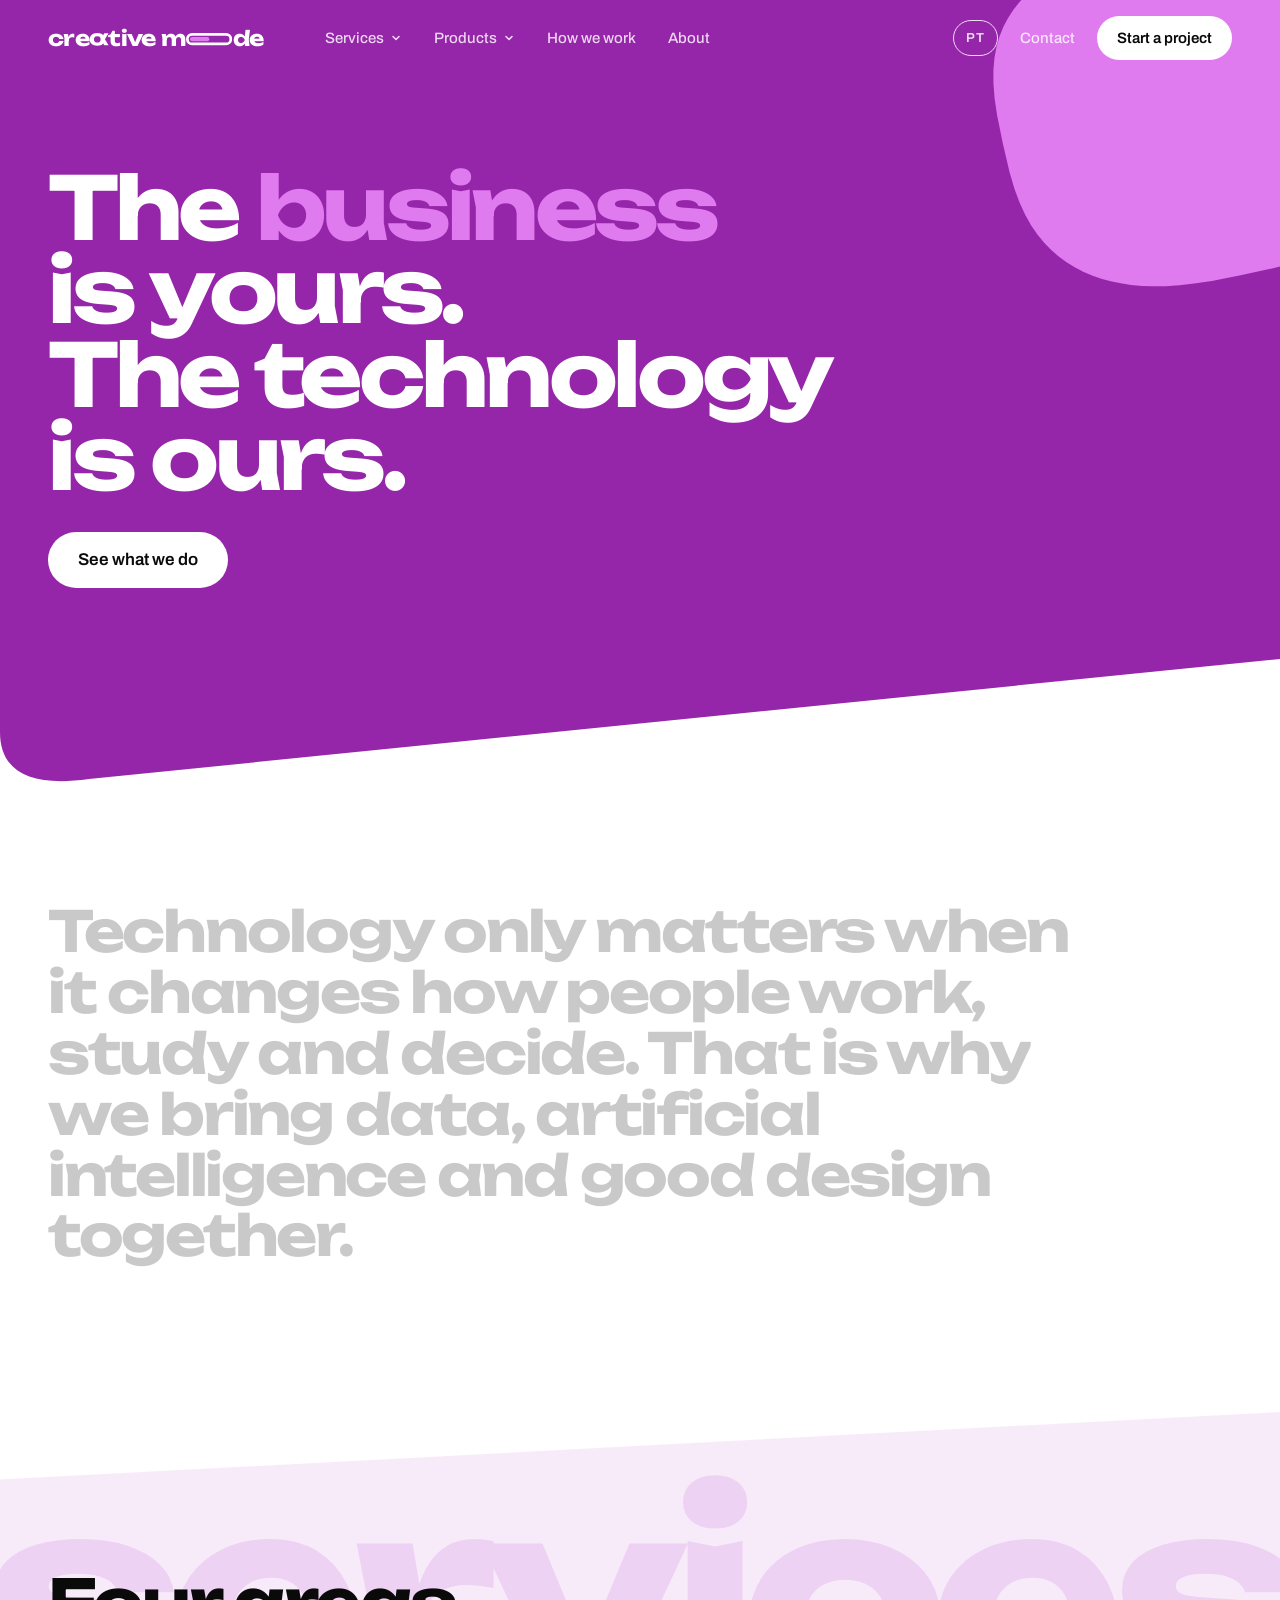
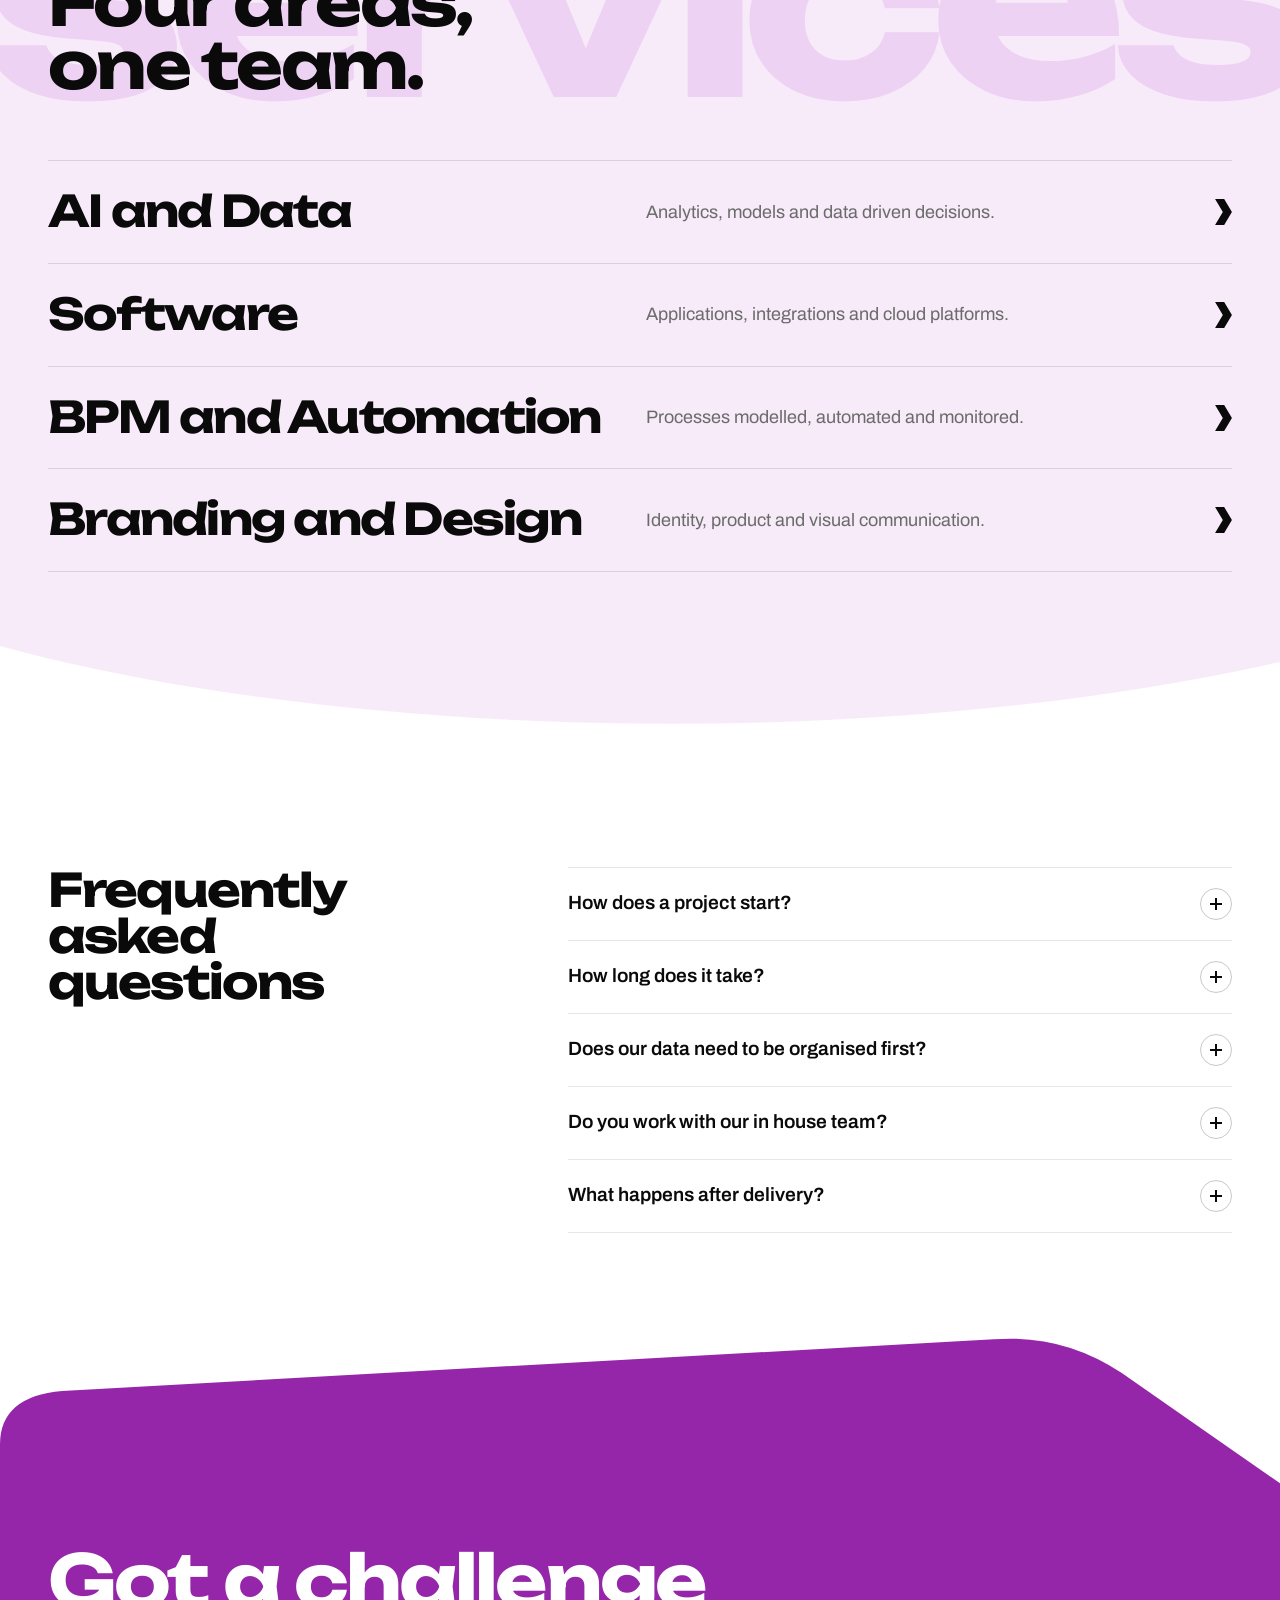
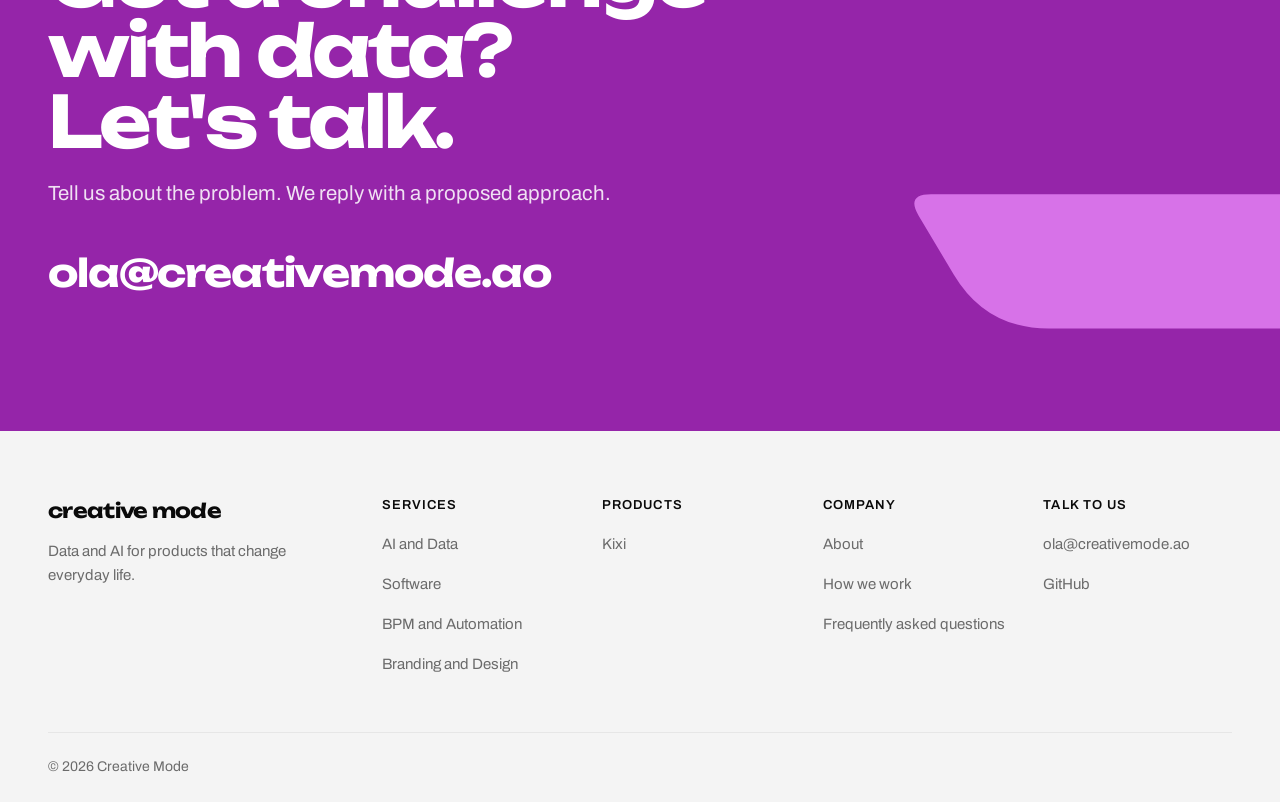
==== en/index.html @ 82a21fd5 "Versão em inglês com botão PT/EN em todas as páginas" ====
<!doctype html>
<html lang="en">
<head>
<meta charset="utf-8">
<meta name="viewport" content="width=device-width, initial-scale=1, viewport-fit=cover">
<title>Creative Mode · Your business. Our technology.</title>
<meta name="description" content="Software, artificial intelligence, process automation and design in one team, from diagnosis to operation.">
<meta name="theme-color" content="#FFFFFF">
<meta property="og:title" content="Creative Mode · Your business. Our technology.">
<meta property="og:description" content="Software, artificial intelligence, process automation and design in one team, from diagnosis to operation.">
<meta property="og:url" content="https://creativemode.ao/en/">
<link rel="icon" href="../assets/favicon.svg" type="image/svg+xml">
<link rel="preconnect" href="https://fonts.googleapis.com">
<link rel="preconnect" href="https://fonts.gstatic.com" crossorigin>
<link rel="stylesheet" href="https://fonts.googleapis.com/css2?family=Unbounded:wght@400;700&amp;family=Archivo:wght@400;500;600&amp;display=swap">
<link rel="stylesheet" href="../assets/styles.css">
<link rel="alternate" hreflang="pt" href="https://creativemode.ao/">
<link rel="alternate" hreflang="en" href="https://creativemode.ao/en/">
</head>
<body class="hero-dark" style="--hero-bg: #9525A9">
<a href="#conteudo" class="skip">Skip to content</a>

<header class="top">
  <div class="wrap top-row">
    <a href="./" class="logo" aria-label="Creative Mode, home">
      <span>cre<svg class="alpha" viewBox="0 -588 970 604" aria-hidden="true"><path d="M396 16Q286 16 204.0 -21.5Q122 -59 76.0 -127.5Q30 -196 30 -285Q30 -376 76.0 -444.0Q122 -512 204.0 -550.0Q286 -588 396 -588Q505 -588 587.5 -550.0Q670 -512 716.0 -444.0Q762 -376 762 -285Q762 -196 716.0 -127.5Q670 -59 587.5 -21.5Q505 16 396 16ZM396 -135Q446 -135 481.5 -153.0Q517 -171 536.0 -205.0Q555 -239 555 -285Q555 -333 536.0 -366.5Q517 -400 481.5 -418.0Q446 -436 396 -436Q346 -436 310.0 -418.0Q274 -400 255.0 -366.5Q236 -333 236 -286Q236 -239 255.0 -205.0Q274 -171 310.0 -153.0Q346 -135 396 -135Z"/><path d="M560 -286 L760 -286 L930 -571 L730 -571 Z"/><path d="M560 -286 L760 -286 L930 0 L730 0 Z"/></svg>tive</span>
      <span class="logo-mode">m<svg class="ring" viewBox="0 0 220 58.5" aria-hidden="true"><rect x="6.5" y="6.5" width="207" height="45.5" rx="22.75" fill="none" stroke="currentColor" stroke-width="13"/><rect class="logo-fill" x="19" y="19" width="92" height="20.5" rx="10.25"/></svg>de</span>
    </a>
    <nav id="nav" class="nav" aria-label="Main">
      <ul class="nav-list">
        <li class="has-menu">
          <button type="button" class="nav-item" aria-expanded="false" aria-controls="m-servicos">Services<svg class="chev" viewBox="0 0 12 12" aria-hidden="true"><path d="M3 4.5l3 3 3-3"/></svg></button>
          <div class="menu" id="m-servicos">
            <div class="wrap menu-grid">
              <div class="menu-links">
                <a href="servicos.html#ia"><strong>AI and Data</strong><span>Analytics, models and data driven decisions.</span></a>
                <a href="servicos.html#software"><strong>Software</strong><span>Applications, integrations and cloud platforms.</span></a>
                <a href="servicos.html#bpm"><strong>BPM and Automation</strong><span>Processes modelled, automated and monitored.</span></a>
                <a href="servicos.html#design"><strong>Branding and Design</strong><span>Identity, product and visual communication.</span></a>
              </div>
              <div class="menu-aside">
                <p>Four areas, one team accountable for the result.</p>
                <a href="servicos.html">See all services</a>
              </div>
            </div>
          </div>
        </li>
        <li class="has-menu">
          <button type="button" class="nav-item" aria-expanded="false" aria-controls="m-produtos">Products<svg class="chev" viewBox="0 0 12 12" aria-hidden="true"><path d="M3 4.5l3 3 3-3"/></svg></button>
          <div class="menu" id="m-produtos">
            <div class="wrap menu-grid">
              <div class="menu-links">
                <a href="kixi.html"><strong>Kixi</strong><span>Study and exam prep for students, with OCR and an AI tutor. Launching on 15 October.</span></a>
              </div>
              <div class="menu-aside">
                <p>Our own products, built with AI and data for real problems.</p>
              </div>
            </div>
          </div>
        </li>
        <li><a class="nav-item" href="sobre.html#metodo">How we work</a></li>
        <li><a class="nav-item" href="sobre.html">About</a></li>
      </ul>
      <div class="nav-mobile-cta"><a class="btn btn-lilac" href="#contacto">Start a project</a></div>
    </nav>
    <div class="top-actions">
      <a class="lang-toggle" href="../index.html" hreflang="pt" lang="pt" aria-label="Versão em português">PT</a>
      <a href="mailto:ola@creativemode.ao" class="top-link">Contact</a>
      <a href="#contacto" class="nav-cta">Start a project</a>
      <button type="button" class="menu-btn" aria-expanded="false" aria-controls="nav" aria-label="Open menu">
        <svg class="i-open" width="22" height="22" viewBox="0 0 24 24" aria-hidden="true"><path d="M4 7h16M4 12h16M4 17h10"/></svg>
        <svg class="i-close" width="22" height="22" viewBox="0 0 24 24" aria-hidden="true"><path d="M6 6l12 12M18 6L6 18"/></svg>
      </button>
    </div>
  </div>
</header>

<main id="conteudo">

  <section id="topo" class="shape is-purple shape-hero">
    <svg class="blob blob-hero" viewBox="0 0 600 560" aria-hidden="true"><path d="M568.3 223.0 L574.7 261.0 L577.2 284.3 L578.3 303.9 L578.1 321.4 L577.0 337.5 L575.0 352.4 L572.2 366.5 L568.6 379.7 L564.1 392.3 L558.8 404.2 L552.6 415.6 L545.6 426.4 L537.7 436.7 L528.9 446.4 L519.0 455.6 L508.1 464.3 L496.2 472.4 L483.0 480.0 L468.5 487.1 L452.6 493.6 L434.8 499.8 L414.7 505.7 L390.6 511.6 L351.0 520.1 L311.4 527.9 L287.1 531.6 L266.5 534.0 L247.9 535.2 L230.9 535.4 L214.9 534.9 L199.9 533.5 L185.6 531.3 L171.9 528.4 L158.8 524.8 L146.2 520.4 L134.0 515.2 L122.4 509.2 L111.1 502.3 L100.3 494.4 L90.0 485.4 L80.2 475.3 L70.9 463.9 L62.1 451.1 L54.0 436.6 L46.4 420.1 L39.2 400.9 L32.4 377.7 L23.3 338.8 L15.3 299.7 L11.8 275.6 L10.2 255.1 L10.2 236.8 L11.7 220.2 L14.6 204.8 L18.7 190.6 L24.0 177.5 L30.4 165.4 L37.8 154.1 L46.0 143.7 L55.1 134.0 L65.0 125.1 L75.5 116.8 L86.7 109.0 L98.6 101.7 L111.1 94.7 L124.4 88.1 L138.6 81.7 L153.9 75.4 L170.7 69.2 L189.7 62.9 L212.4 56.2 L250.4 46.6 L288.8 37.4 L312.7 31.7 L333.4 27.4 L352.2 24.0 L369.9 21.6 L386.7 20.2 L402.8 19.8 L418.1 20.5 L432.9 22.3 L446.9 25.3 L460.3 29.4 L473.0 34.8 L484.8 41.5 L495.9 49.4 L506.2 58.6 L515.7 69.0 L524.3 80.7 L532.1 93.7 L539.1 108.1 L545.3 123.9 L550.9 141.4 L556.0 161.2 L561.0 184.7Z" fill="#DF7BEF"/></svg>
    <div class="wrap hero">
      <h1>The <em>business</em> is yours.<br>The technology is ours.</h1>
      <div class="actions"><a class="btn btn-white" href="servicos.html">See what we do</a></div>
    </div>
    <svg class="edge edge-bottom" viewBox="0 0 1440 180" preserveAspectRatio="none" aria-hidden="true"><path d="M0 180V118C0 164 36 180 100 171L1440 36V180Z" fill="#FFFFFF"/></svg>
  </section>

  <section class="manifesto" aria-label="What drives us">
    <div class="wrap"><p><span class="scrub">Technology only matters when it changes how people work, study and decide. That is why we bring data, artificial intelligence and good design together.</span></p></div>
  </section>

  <section id="servicos" class="shape is-tint">
    <svg class="edge edge-top" viewBox="0 0 1440 180" preserveAspectRatio="none" aria-hidden="true"><path d="M0 0H1440V36L0 112Z" fill="#FFFFFF"/></svg>
    <p class="backdrop" aria-hidden="true">services</p>
    <div class="wrap services">
      <div class="sec-head reveal">
        <h2>Four areas,<br>one team.</h2>
      </div>
      <ul class="svc-rows reveal">
      <li><a class="svc-row" href="servicos.html#ia"><span class="svc-t">AI and Data</span><span class="svc-d">Analytics, models and data driven decisions.</span><span class="svc-go" aria-hidden="true"></span></a></li>
      <li><a class="svc-row" href="servicos.html#software"><span class="svc-t">Software</span><span class="svc-d">Applications, integrations and cloud platforms.</span><span class="svc-go" aria-hidden="true"></span></a></li>
      <li><a class="svc-row" href="servicos.html#bpm"><span class="svc-t">BPM and Automation</span><span class="svc-d">Processes modelled, automated and monitored.</span><span class="svc-go" aria-hidden="true"></span></a></li>
      <li><a class="svc-row" href="servicos.html#design"><span class="svc-t">Branding and Design</span><span class="svc-d">Identity, product and visual communication.</span><span class="svc-go" aria-hidden="true"></span></a></li>
      </ul>
    </div>
    <svg class="edge edge-bottom" viewBox="0 0 1440 180" preserveAspectRatio="none" aria-hidden="true"><path d="M0 180V46C380 150 980 168 1440 64V180Z" fill="#FFFFFF"/></svg>
  </section>

  <section id="faq" class="faq wrap">
    <div class="faq-grid reveal">
      <h2>Frequently asked questions</h2>
      <div class="qa-list">
      <details class="qa" name="faq"><summary><span class="qa-q">How does a project start?</span><span class="qa-x" aria-hidden="true"></span></summary><p>With a conversation about the problem. Then we run a diagnosis and present a proposed approach, with scope, timeline and team.</p></details>
      <details class="qa" name="faq"><summary><span class="qa-q">How long does it take?</span><span class="qa-x" aria-hidden="true"></span></summary><p>It depends on the scope. We work in short cycles, so there are deliveries from the first weeks, and the full timeline is set in the diagnosis.</p></details>
      <details class="qa" name="faq"><summary><span class="qa-q">Does our data need to be organised first?</span><span class="qa-x" aria-hidden="true"></span></summary><p>No. Organising your data and making sure it is reliable is part of our AI and Data work.</p></details>
      <details class="qa" name="faq"><summary><span class="qa-q">Do you work with our in house team?</span><span class="qa-x" aria-hidden="true"></span></summary><p>Yes. We integrate the solution into your systems and prepare your team to use and maintain it.</p></details>
      <details class="qa" name="faq"><summary><span class="qa-q">What happens after delivery?</span><span class="qa-x" aria-hidden="true"></span></summary><p>We stay with you: we measure the results and keep improving the solution over time.</p></details>
      </div>
    </div>
  </section>

  <section id="contacto" class="shape is-purple cta-shape">
    <svg class="edge edge-top" viewBox="0 0 1440 180" preserveAspectRatio="none" aria-hidden="true"><path d="M0 0H1440V168L1262 44Q1196 0 1118 6L70 64Q0 70 0 124Z" fill="#FFFFFF"/></svg>
    <svg class="blob blob-cta blob-fatia" viewBox="0 0 600 560" aria-hidden="true"><path d="M54.3 234.0 Q40.0 210.0 68.0 210.0 L490.0 210.0 Q560.0 210.0 595.9 270.1 L635.1 336.0 Q649.5 360.0 621.5 360.0 L199.5 360.0 Q129.5 360.0 93.6 299.9Z" fill="#DF7BEF"/></svg>
    <div class="wrap cta-inner reveal">
      <h2>Got a challenge with data? Let's talk.</h2>
      <p>Tell us about the problem. We reply with a proposed approach.</p>
      <a class="mail" href="mailto:ola@creativemode.ao">ola@creativemode.ao</a>
    </div>
  </section>

</main>

<footer class="foot">
  <div class="wrap foot-grid">
    <div class="foot-brand">
      <p class="foot-name">creative mode</p>
      <p>Data and AI for products that change everyday life.</p>
    </div>
    <nav aria-label="Services"><h2>Services</h2><a href="servicos.html#ia">AI and Data</a><a href="servicos.html#software">Software</a><a href="servicos.html#bpm">BPM and Automation</a><a href="servicos.html#design">Branding and Design</a></nav>
    <nav aria-label="Products"><h2>Products</h2><a href="kixi.html">Kixi</a></nav>
    <nav aria-label="Company"><h2>Company</h2><a href="sobre.html">About</a><a href="sobre.html#metodo">How we work</a><a href="./#faq">Frequently asked questions</a></nav>
    <nav aria-label="Contact"><h2>Talk to us</h2><a href="mailto:ola@creativemode.ao">ola@creativemode.ao</a><a href="https://github.com/creative-mode">GitHub</a></nav>
  </div>
  <div class="wrap foot-base"><p>© 2026 Creative Mode</p></div>
</footer>

<div class="bar">
  <a href="mailto:ola@creativemode.ao" class="btn btn-lilac">Start a project</a>
</div>

<script src="../assets/main.js" defer></script>
</body>
</html>
---- assets/styles.css ----
/* Creative Mode · site
   Light mode: white paper, black type, purple as the accent.
   The brand shapes (ring, half fill, capsule, chevron and the alpha's slant)
   come straight from the logo and are reused across the pages. */

:root {
  color-scheme: light;
  --bg: #FFFFFF;
  --panel: #F4F4F4;
  --tint: #F7EAF9;
  --line: #E6E6E6;
  --ink: #0A0A0A;
  --soft: #3A3A3A;
  --muted: #6B6B6B;
  --dim: #C9C9C9;
  --lilac: #9525A9;      /* accent on light ground (text, links, hovers) */
  --pop: #DF7BEF;        /* the bright lilac, for shapes only */
  --purple: #9525A9;
  --slant: 3.2vw;        /* section edges lean like the alpha's tails */
  --display: 'Unbounded', 'Arial Black', system-ui, sans-serif;
  --text: 'Archivo', system-ui, -apple-system, 'Segoe UI', sans-serif;
  --gutter: clamp(20px, 4vw, 48px);
}

* { box-sizing: border-box; }
html { scroll-behavior: smooth; -webkit-text-size-adjust: 100%; scroll-padding-top: 88px; }
body { margin: 0; background: var(--bg); color: var(--ink); font-family: var(--text); font-size: 18px; line-height: 1.6; }
h1, h2, h3 { font-family: var(--display); font-weight: 700; letter-spacing: -0.04em; margin: 0; text-wrap: balance; }
p { margin: 0; }
a { color: inherit; text-decoration: none; }
a:focus-visible, button:focus-visible, summary:focus-visible { outline: 2px solid var(--lilac); outline-offset: 4px; border-radius: 6px; }
.wrap { max-width: 1280px; margin-inline: auto; padding-inline: var(--gutter); }
.skip { position: absolute; left: -9999px; }
.skip:focus { left: 16px; top: 16px; z-index: 60; background: var(--purple); color: #fff; padding: 12px 16px; border-radius: 12px; }

/* header */
.top { position: sticky; top: 0; z-index: 40; background: rgba(255,255,255,0.9); backdrop-filter: blur(10px); -webkit-backdrop-filter: blur(10px); border-bottom: 1px solid transparent; transition: border-color .2s; }
.top.scrolled { border-bottom-color: var(--line); }
.top-row { min-height: 76px; display: flex; align-items: center; justify-content: space-between; gap: 24px; }
.logo { display: flex; align-items: baseline; gap: .25em; text-decoration: none; font-family: var(--display); font-weight: 700; font-size: 21px; letter-spacing: -0.035em; line-height: 1; }
.logo svg { fill: currentColor; }
.alpha { width: .97em; height: .604em; vertical-align: -0.016em; margin-right: -0.035em; }
.logo-mode { display: flex; align-items: baseline; }
.logo, .logo span, .nav-cta { white-space: nowrap; }
.logo { flex-shrink: 0; }
.ring { width: 2.2em; height: .585em; margin: 0 .04em; }
.logo-fill { fill: var(--purple); transform-box: fill-box; transform-origin: left center; }
.nav-cta { color: #fff; background: var(--ink); text-decoration: none; font-size: 15px; font-weight: 600; display: inline-flex; align-items: center; min-height: 44px; padding: 0 20px; border-radius: 999px; transition: background .2s; }
.nav-cta:hover { background: var(--purple); }

/* primary nav: a few items, two of them open a descriptive panel */
.nav { flex: 1; display: flex; align-self: stretch; margin-left: 24px; }
.nav-list { list-style: none; margin: 0; padding: 0; display: flex; align-items: stretch; gap: 4px; }
.nav-list > li { display: flex; }
.nav-item { display: inline-flex; align-items: center; gap: 6px; padding: 0 14px; background: none; border: 0; color: var(--soft); font: 500 15px/1 var(--text); cursor: pointer; transition: color .15s; }
.nav-item:hover, .nav-item[aria-expanded="true"] { color: var(--ink); }
.chev { width: 12px; height: 12px; fill: none; stroke: currentColor; stroke-width: 1.6; stroke-linecap: round; stroke-linejoin: round; transition: transform .2s; }
.nav-item[aria-expanded="true"] .chev { transform: rotate(180deg); }
.menu { position: absolute; top: 100%; left: 0; right: 0; background: #FFFFFF; box-shadow: 0 24px 48px -32px rgba(10,10,10,.25); border-top: 1px solid var(--line); border-bottom: 1px solid var(--line); visibility: hidden; opacity: 0; transform: translateY(-6px); transition: opacity .18s, transform .18s, visibility 0s .18s; }
.nav-item[aria-expanded="true"] + .menu { visibility: visible; opacity: 1; transform: none; transition: opacity .18s, transform .18s; }
.menu-grid { display: grid; grid-template-columns: minmax(0, 2.2fr) minmax(0, 1fr); gap: 48px; padding-block: 36px 44px; }
.menu-links { display: grid; grid-template-columns: repeat(2, minmax(0, 1fr)); gap: 8px; }
.menu-links a { display: flex; flex-direction: column; gap: 6px; padding: 18px 20px; border-radius: 16px; transition: background .15s; }
.menu-links a:hover { background: var(--panel); }
.menu-links strong { font-family: var(--display); font-weight: 700; font-size: 18px; letter-spacing: -0.03em; }
.menu-links a:hover strong { color: var(--lilac); }
.menu-links span { color: var(--muted); font-size: 15px; line-height: 1.5; }
.menu-aside { border-left: 1px solid var(--line); padding: 18px 0 18px 40px; display: flex; flex-direction: column; gap: 16px; align-items: flex-start; }
.menu-aside p { color: var(--soft); font-size: 16px; max-width: 22em; }
.menu-aside a { font-weight: 600; font-size: 15px; color: var(--lilac); }
.menu-aside a:hover { color: var(--ink); }
.top-actions { display: flex; align-items: center; gap: 8px; flex-shrink: 0; }
.top-link { display: inline-flex; align-items: center; min-height: 44px; padding: 0 14px; color: var(--soft); font-size: 15px; font-weight: 500; }
.top-link:hover { color: var(--ink); }
.menu-btn { display: none; }
.nav-mobile-cta { display: none; }

/* buttons */
.btn { display: inline-flex; align-items: center; justify-content: center; min-height: 56px; padding: 0 30px; border-radius: 999px; font-weight: 600; font-size: 17px; text-decoration: none; transition: transform .15s ease; }
.btn:hover { transform: translateY(-2px); }
.btn-light { background: var(--ink); color: #fff; }
.btn-light:hover { background: var(--purple); }
.btn-lilac { background: var(--purple); color: #fff; }
.link-arrow { display: inline-flex; align-items: center; gap: 10px; min-height: 44px; font-weight: 600; text-decoration: none; }
.link-arrow:hover { color: var(--lilac); }

/* hero */
.hero { padding-top: clamp(40px, 6vw, 88px); padding-bottom: clamp(56px, 8vw, 104px); display: grid; grid-template-columns: minmax(0, 1.12fr) minmax(0, .88fr); align-items: center; gap: 32px clamp(24px, 4vw, 56px); }
.hero-text { display: flex; flex-direction: column; gap: 32px; }
.hero h1 { font-size: clamp(42px, 5.8vw, 92px); line-height: .96; letter-spacing: -0.05em; max-width: 11ch; }
.hero h1 em { font-style: normal; color: var(--lilac); }
.hero-row { display: flex; flex-direction: column; align-items: flex-start; gap: 28px; }
.lead { max-width: 34em; font-size: clamp(18px, 1.6vw, 21px); color: var(--soft); }
.actions { display: flex; flex-wrap: wrap; align-items: center; gap: 12px 28px; }

/* brand shapes */
main { overflow-x: clip; }
.hero-art { grid-column: 2; grid-row: 1; width: calc(100% + var(--gutter)); max-width: 680px; height: auto; justify-self: end; margin-right: calc(-1 * var(--gutter)); }
.page-hero { display: grid; grid-template-columns: minmax(0, 1.2fr) minmax(0, .8fr); grid-template-rows: auto auto; align-items: end; column-gap: clamp(24px, 4vw, 56px); }
.page-hero h1 { grid-column: 1; grid-row: 1; }
.page-hero .lead { grid-column: 1; grid-row: 2; align-self: start; }
.page-art { grid-column: 2; grid-row: 1 / span 2; align-self: center; width: 100%; max-width: 440px; height: auto; justify-self: end; }
.kx-art { width: min(100%, 460px); height: auto; display: block; }
/* conteúdo dentro de uma forma: o número num seixo */
/* conteúdo dentro de uma forma: o número da área num seixo */
.pebble-n { position: relative; display: inline-grid; place-items: center; width: 64px; height: 60px; }
.pebble-n svg { position: absolute; inset: 0; width: 100%; height: 100%; fill: var(--tint); }
.pebble-n b { position: relative; font-family: var(--display); font-weight: 700; font-size: 16px; color: var(--purple); }
.area:target .pebble-n svg { fill: var(--purple); }
.area:target .pebble-n b { color: #fff; }
.band { background: var(--tint); clip-path: polygon(0 var(--slant), 100% 0, 100% calc(100% - var(--slant)), 0 100%); }

/* manifesto */
.manifesto { padding-block: calc(clamp(72px, 12vw, 160px) + var(--slant)); }
.manifesto p { font-family: var(--display); font-weight: 700; font-size: clamp(28px, 4.4vw, 64px); line-height: 1.08; letter-spacing: -0.04em; max-width: 20ch; }

/* section heads */
.sec-head { display: flex; flex-wrap: wrap; align-items: flex-end; justify-content: space-between; gap: 20px 48px; margin-bottom: clamp(36px, 5vw, 64px); }
.sec-head h2 { font-size: clamp(34px, 5vw, 72px); line-height: .98; }
.sec-head p { max-width: 28em; color: var(--soft); }

/* services */
.services { padding-block: clamp(48px, 8vw, 96px); }
.svc-rows { list-style: none; margin: 0; padding: 0; border-top: 1px solid var(--line); }
.svc-rows li { border-bottom: 1px solid var(--line); }
.svc-row { display: grid; grid-template-columns: minmax(0, 1.1fr) minmax(0, 1fr) 40px; align-items: center; gap: 12px 32px; padding: 28px 0; }
.svc-t { font-family: var(--display); font-weight: 700; font-size: clamp(24px, 3.4vw, 44px); letter-spacing: -0.04em; line-height: 1.05; transition: color .2s; }
.svc-d { color: var(--muted); }
.svc-row:hover .svc-t { color: var(--lilac); }
.svc-go { width: 17px; height: 26px; justify-self: end; background: var(--ink); -webkit-mask: url("data:image/svg+xml,%3Csvg xmlns='http://www.w3.org/2000/svg' viewBox='0 0 370 571'%3E%3Cpath d='M0 0H200L370 286L200 571H0L170 286Z'/%3E%3C/svg%3E") center / contain no-repeat; mask: url("data:image/svg+xml,%3Csvg xmlns='http://www.w3.org/2000/svg' viewBox='0 0 370 571'%3E%3Cpath d='M0 0H200L370 286L200 571H0L170 286Z'/%3E%3C/svg%3E") center / contain no-repeat; transition: background .2s, transform .2s; }
.svc-row:hover .svc-go { background: var(--purple); transform: translateX(6px); }
.tags { list-style: none; margin: 0; padding: 0; display: flex; flex-wrap: wrap; gap: 10px; }
.tags li { border: 1px solid var(--dim); border-radius: 999px; padding: 10px 18px; font-size: 16px; }

/* Kixi */
.kx-ship { fill: var(--purple); }
.facts { margin: 8px 0 0; display: grid; grid-template-columns: repeat(3, minmax(0, 1fr)); gap: 20px; border-top: 1px solid var(--line); padding-top: 20px; }
.facts dt { font-family: var(--display); font-weight: 700; font-size: 17px; letter-spacing: -0.03em; margin-bottom: 6px; }
.facts dd { margin: 0; font-size: 15px; color: var(--muted); line-height: 1.5; }
.launch { font-weight: 600; }
.launch span { color: var(--lilac); margin-right: 8px; }

/* inner pages */
.page-hero { padding-top: clamp(40px, 6vw, 88px); padding-bottom: clamp(48px, 7vw, 96px); row-gap: 28px; }
.page-hero h1 { font-size: clamp(40px, 5.4vw, 84px); line-height: .96; letter-spacing: -0.05em; max-width: 14ch; }
.area { scroll-margin-top: 88px; }
.area-grid { border-top: 1px solid var(--line); padding-block: clamp(40px, 6vw, 80px); display: grid; grid-template-columns: minmax(0, 1fr) minmax(0, 1.2fr); gap: 24px clamp(32px, 6vw, 96px); }
.area-head { display: flex; flex-direction: column; gap: 14px; }
.area-head .n { font-family: var(--display); font-size: 14px; color: var(--lilac); }
.area-head h2 { font-size: clamp(32px, 4.4vw, 60px); line-height: 1; }
.area-body { display: flex; flex-direction: column; align-items: flex-start; gap: 24px; }
.area-lead { font-size: clamp(19px, 1.8vw, 24px); color: var(--soft); max-width: 28em; }
.area:target .area-head h2 { color: var(--lilac); }
.kx-hero { padding-top: clamp(48px, 8vw, 112px); padding-bottom: clamp(40px, 6vw, 80px); display: grid; grid-template-columns: minmax(0, .8fr) minmax(0, 1.2fr); gap: clamp(32px, 6vw, 96px); align-items: center; }

.kx-text { display: flex; flex-direction: column; gap: 24px; }
.kx-text h1 { font-size: clamp(56px, 9vw, 136px); line-height: .9; letter-spacing: -0.05em; }
.kx-facts { padding-bottom: clamp(24px, 4vw, 48px); }
.kx-facts .facts { gap: 32px; padding-top: 32px; }
.kx-facts dt { font-size: clamp(20px, 2vw, 26px); margin-bottom: 10px; }
.kx-facts dd { font-size: 17px; }
.partner-only { padding-block: clamp(56px, 8vw, 104px); }
.pledges.pledges-4 { grid-template-columns: repeat(4, minmax(0, 1fr)); }
.nav-item[aria-current="page"] { color: var(--ink); }

/* faq: closed by default, so it stays short */
.faq { padding-block: clamp(56px, 8vw, 104px); }
.faq-grid { display: grid; grid-template-columns: minmax(0, .8fr) minmax(0, 1.2fr); gap: 24px clamp(32px, 6vw, 96px); align-items: start; }
.faq h2 { font-size: clamp(30px, 3.6vw, 48px); line-height: 1; }
.qa-list { border-top: 1px solid var(--line); }
.qa { border-bottom: 1px solid var(--line); }
.qa summary { list-style: none; cursor: pointer; display: flex; align-items: center; justify-content: space-between; gap: 24px; min-height: 72px; padding: 16px 0; }
.qa summary::-webkit-details-marker { display: none; }
.qa-q { font-weight: 600; font-size: clamp(17px, 1.5vw, 20px); transition: color .2s; }
.qa summary:hover .qa-q, .qa[open] .qa-q { color: var(--lilac); }
.qa-x { flex-shrink: 0; width: 32px; height: 32px; border-radius: 50%; border: 1.5px solid var(--dim); position: relative; }
.qa-x::before, .qa-x::after { content: ""; position: absolute; left: 50%; top: 50%; width: 12px; height: 2px; background: var(--ink); transform: translate(-50%, -50%); transition: transform .2s; }
.qa-x::after { transform: translate(-50%, -50%) rotate(90deg); }
.qa[open] .qa-x::after { transform: translate(-50%, -50%) rotate(0); }
.qa p { color: var(--soft); max-width: 34em; padding: 0 0 24px; }

/* method */
.method { padding-block: clamp(56px, 9vw, 120px); }
.steps { list-style: none; margin: 0; padding: 0; display: grid; grid-template-columns: repeat(4, minmax(0, 1fr)); gap: 32px; }
.steps li { display: flex; flex-direction: column; gap: 10px; }
.steps .n { font-family: var(--display); font-size: 14px; color: var(--lilac); }
.steps h3 { font-size: 22px; letter-spacing: -0.03em; }
.steps p { color: var(--soft); font-size: 16px; }

/* partner */
.partner { background: var(--tint); color: var(--ink); clip-path: polygon(0 var(--slant), 100% 0, 100% calc(100% - var(--slant)), 0 100%); padding-block: var(--slant); }
.pledges { margin: 0; display: grid; grid-template-columns: repeat(2, minmax(0, 1fr)); gap: 32px; align-content: start; }
.pledges div { border-top: 2px solid var(--ink); padding-top: 18px; }
.pledges dt { font-family: var(--display); font-weight: 700; font-size: 19px; letter-spacing: -0.03em; margin-bottom: 8px; }
.pledges dd { margin: 0; color: #3A3A3A; font-size: 16px; }

/* contact */
.cta { padding-block: clamp(72px, 10vw, 136px); }
.cta-box { position: relative; overflow: hidden; isolation: isolate; background: var(--purple); color: #fff; border-radius: clamp(80px, 12vw, 180px) 28px 28px 28px; clip-path: polygon(0 clamp(24px, 4vw, 56px), 100% 0, 100% 100%, 0 100%); padding-top: clamp(64px, 9vw, 136px); padding: clamp(36px, 7vw, 104px); display: flex; flex-direction: column; gap: 20px; }
.cta-box > :not(.cta-art) { position: relative; z-index: 1; }
.cta-art { position: absolute; right: -6%; bottom: -10%; width: min(50%, 600px); height: auto; z-index: 0; pointer-events: none; }
.cta-box h2 { font-size: clamp(34px, 5.2vw, 78px); line-height: .98; max-width: 12ch; }
.cta-box p { font-size: clamp(18px, 1.6vw, 21px); max-width: 30em; }
.mail { margin-top: 12px; align-self: flex-start; font-family: var(--display); font-weight: 700; font-size: clamp(20px, 3vw, 40px); letter-spacing: -0.03em; overflow-wrap: anywhere; }
.mail:hover { opacity: .75; }

/* footer */
.foot { background: var(--panel); color: var(--muted); font-size: 15px; }
.foot-grid { padding-block: 64px 48px; display: grid; grid-template-columns: minmax(0, 1.6fr) repeat(4, minmax(0, 1fr)); gap: 40px 32px; }
.foot-brand { display: flex; flex-direction: column; gap: 12px; }
.foot-name { font-family: var(--display); font-weight: 700; font-size: 20px; letter-spacing: -0.035em; color: var(--ink); }
.foot-brand p:not(.foot-name) { max-width: 18em; }
.foot nav { display: flex; flex-direction: column; align-items: flex-start; }
.foot h2 { font-family: var(--text); font-size: 13px; font-weight: 600; letter-spacing: .08em; text-transform: uppercase; color: var(--ink); margin-bottom: 8px; }
.foot nav a { display: inline-flex; min-height: 40px; align-items: center; overflow-wrap: anywhere; }
.foot nav a:hover { color: var(--ink); }
.foot-base { background: linear-gradient(var(--line), var(--line)) var(--gutter) 0 / calc(100% - 2 * var(--gutter)) 1px no-repeat; padding-block: 24px; display: flex; flex-wrap: wrap; justify-content: space-between; gap: 8px 24px; font-size: 14px; }

.bar { display: none; }

/* motion: everything is visible without it */
@media (prefers-reduced-motion: no-preference) {
  @supports (animation-timeline: scroll()) {
    /* the logo ring fills as the page is read */
    .logo-fill { animation: read linear both; animation-timeline: scroll(root); }
    @keyframes read { from { transform: scaleX(.25); } to { transform: scaleX(1.978); } }

    /* manifesto lights up as it crosses the screen */
    .scrub { color: transparent; background: linear-gradient(90deg, var(--ink) 50%, var(--dim) 50%) right / 200% 100% no-repeat; -webkit-background-clip: text; background-clip: text; box-decoration-break: clone; -webkit-box-decoration-break: clone; animation: scrub linear both; animation-timeline: view(); animation-range: entry 40% cover 55%; }
    @keyframes scrub { to { background-position: left; } }


    .reveal { animation: rise linear both; animation-timeline: view(); animation-range: entry 0% entry 70%; }
    @keyframes rise { from { opacity: 0; transform: translateY(32px); } to { opacity: 1; transform: none; } }
  }
}

/* tablet */
@media (max-width: 1080px) {
  .top-link { display: none; }
  .nav-item { padding: 0 10px; }
  .foot-grid { grid-template-columns: repeat(2, minmax(0, 1fr)); }
  .foot-brand { grid-column: 1 / -1; }
}
@media (max-width: 960px) {
  .area-grid, .kx-hero, .faq-grid { grid-template-columns: minmax(0, 1fr); }
  .hero, .page-hero { grid-template-columns: minmax(0, 1fr); }
  .hero-art { grid-column: 1; grid-row: 1; width: 78%; max-width: 420px; margin-right: calc(-1 * var(--gutter)); }
  .page-art { grid-column: 1; grid-row: 1; width: 56%; max-width: 280px; margin-bottom: 8px; }
  .page-hero h1 { grid-row: 2; }
  .page-hero .lead { grid-row: 3; }
  .pledges.pledges-4 { grid-template-columns: repeat(2, minmax(0, 1fr)); }
  .kx-art { width: 300px; }
  .steps { grid-template-columns: repeat(2, minmax(0, 1fr)); }
}

/* phone */
@media (max-width: 760px) {
  body { font-size: 17px; }
  .top-row { min-height: 64px; }
  .logo { font-size: 17px; }
  .top-actions .nav-cta { display: none; }
  .menu-btn { display: inline-flex; align-items: center; justify-content: center; width: 48px; height: 48px; margin-right: -12px; background: none; border: 0; color: var(--ink); cursor: pointer; border-radius: 12px; }
  .menu-btn svg { fill: none; stroke: currentColor; stroke-width: 1.8; stroke-linecap: round; }
  .menu-btn .i-close, .menu-btn[aria-expanded="true"] .i-open { display: none; }
  .menu-btn[aria-expanded="true"] .i-close { display: block; }
  .nav { display: none; position: absolute; top: 100%; left: 0; right: 0; height: calc(100dvh - 64px); margin: 0; flex-direction: column; justify-content: space-between; background: var(--bg); border-top: 1px solid var(--line); overflow-y: auto; overscroll-behavior: contain; padding: 8px var(--gutter) calc(20px + env(safe-area-inset-bottom, 0px)); }
  .nav.open { display: flex; }
  .nav-list { flex-direction: column; gap: 0; }
  .nav-list > li { flex-direction: column; border-bottom: 1px solid var(--line); }
  .nav-item { justify-content: space-between; width: 100%; min-height: 64px; padding: 0; font: 700 22px/1.1 var(--display); letter-spacing: -0.03em; color: var(--ink); }
  .chev { width: 16px; height: 16px; }
  .menu { position: static; display: none; visibility: visible; opacity: 1; transform: none; transition: none; background: none; border: 0; }
  .nav-item[aria-expanded="true"] + .menu { display: block; }
  .menu .wrap { padding: 0; }
  .menu-grid { grid-template-columns: minmax(0, 1fr); gap: 0; padding: 0 0 16px; }
  .menu-links { grid-template-columns: minmax(0, 1fr); gap: 0; }
  .menu-links a { padding: 12px 0; border-radius: 0; }
  .menu-links a:hover { background: none; }
  .menu-links strong { font-size: 17px; }
  .menu-aside { display: none; }
  .nav-mobile-cta { display: block; padding-top: 24px; }
  .nav-mobile-cta .btn { width: 100%; min-height: 56px; }
  body.nav-open { overflow: hidden; }
  .foot-grid { padding-top: 48px; }
  .hero-row, .actions { flex-direction: column; align-items: stretch; }
  .cta-box { padding-bottom: 170px; }
  .cta-art { width: 150%; right: -62%; bottom: -12%; }
  .actions .btn { width: 100%; }
  .actions .link-arrow { justify-content: center; }
  .svc-row { grid-template-columns: minmax(0, 1fr) 40px; padding: 22px 0; }
  .svc-d { grid-column: 1; grid-row: 2; font-size: 15px; }
  .svc-go { grid-column: 2; grid-row: 1 / span 2; }
  .kx-art { width: 240px; }
  .facts, .pledges, .pledges.pledges-4, .steps { grid-template-columns: minmax(0, 1fr); }
  .cta-box { border-radius: 72px 24px 24px 24px; }
  .foot { padding-bottom: 88px; }
  .bar { display: flex; position: fixed; left: 0; right: 0; bottom: 0; z-index: 45; padding: 12px 16px calc(12px + env(safe-area-inset-bottom, 0px)); background: rgba(255,255,255,0.96); border-top: 1px solid var(--line); transform: translateY(110%); transition: transform .25s ease; }
  .bar.show { transform: none; }
  .bar .btn { width: 100%; min-height: 52px; }
}
@media (max-width: 760px) and (prefers-reduced-motion: reduce) { .bar { transition: none; } }

/* ===================================================================
   Formas estruturais: as secções são as formas (como na Incentro).
   Uma forma grande por secção, de ponta a ponta; o conteúdo vive dentro dela.
   As arestas cortam cada secção com a cor da vizinha.
   =================================================================== */
.shape { position: relative; overflow: hidden; isolation: isolate; }
.is-purple { background: var(--purple); color: #fff; }
.is-ink { background: var(--ink); color: #fff; }
.is-tint { background: var(--tint); }
.shape > .wrap { position: relative; z-index: 2; }
.edge { position: absolute; left: 0; width: 100%; height: auto; display: block; z-index: 1; pointer-events: none; }
.edge-bottom { bottom: -1px; }
.edge-top { top: -1px; }
.blob { position: absolute; z-index: 0; height: auto; pointer-events: none; }
.blob-hero { width: min(42vw, 620px); right: -12vw; top: -14vw; }
.blob-page { width: min(42vw, 600px); right: -12vw; top: -9vw; }
.blob-cta { width: min(44vw, 640px); right: -14vw; bottom: -16vw; opacity: .9; }

.shape-hero { padding-bottom: 12.5vw; }
.hero { display: flex; flex-direction: column; align-items: flex-start; gap: 32px; padding-top: clamp(56px, 8vw, 120px); padding-bottom: clamp(16px, 3vw, 40px); }
.hero h1 { font-size: clamp(42px, 6.8vw, 108px); line-height: .96; max-width: 12ch; color: #fff; }
.hero h1 em { color: var(--pop); }
.is-purple .lead, .is-ink .lead { color: rgba(255, 255, 255, .86); }
.hero .lead { max-width: 32em; }
.btn-white { background: #fff; color: var(--ink); }
.btn-white:hover { background: var(--pop); }
.page-hero { display: flex; flex-direction: column; align-items: flex-start; gap: 28px; padding-top: clamp(56px, 8vw, 120px); padding-bottom: clamp(16px, 3vw, 40px); }
.page-hero h1 { font-size: clamp(40px, 6.4vw, 100px); max-width: 13ch; }

/* manifesto: branco, sem moldura */
.manifesto { padding-block: clamp(56px, 9vw, 128px); }

/* serviços: a forma lilás, com a palavra gigante por trás do título */
.is-tint .services { padding-top: calc(7.8vw + clamp(48px, 7vw, 96px)); padding-bottom: calc(10vw + clamp(32px, 5vw, 64px)); }
.backdrop { position: absolute; z-index: 0; left: 50%; top: calc(7.8vw + 8px); transform: translateX(-50%); margin: 0; font: 700 clamp(96px, 21vw, 340px)/.8 var(--display); letter-spacing: -.06em; color: #EED2F3; white-space: nowrap; pointer-events: none; }
.is-tint .svc-rows, .is-tint .svc-rows li { border-color: rgba(10, 10, 10, .12); }

/* sobre: faixa lilás */
.is-tint .partner-only { padding-top: calc(7.8vw + clamp(40px, 6vw, 80px)); padding-bottom: calc(12.5vw + clamp(16px, 3vw, 40px)); }

/* kixi: o logótipo dentro de um seixo branco */
.is-tint .kx-hero { padding-bottom: clamp(16px, 3vw, 40px); }

/* contacto: a forma roxa com pico, de ponta a ponta */
.cta-shape { padding-top: calc(12.5vw + clamp(24px, 4vw, 56px)); padding-bottom: clamp(72px, 10vw, 136px); }
.cta-inner { display: flex; flex-direction: column; gap: 20px; }
.cta-inner h2 { font-size: clamp(34px, 5.6vw, 84px); line-height: .98; max-width: 13ch; }
.cta-inner p { font-size: clamp(18px, 1.6vw, 21px); max-width: 30em; color: rgba(255, 255, 255, .86); }
.cta-inner .mail { color: #fff; }

@media (max-width: 760px) {
  .blob-hero { width: 70vw; right: -34vw; top: -26vw; }
  .blob-page { width: 80vw; right: -40vw; top: -20vw; }
  .blob-cta { width: 90vw; right: -40vw; bottom: -30vw; }
  .shape-hero { padding-bottom: 18vw; }
  .hero, .page-hero { padding-top: 56px; }
  .hero .actions .btn { width: 100%; }
}

/* ===================================================================
   Cabeçalho por cima da forma de abertura: transparente e branco enquanto
   a forma está por baixo; ao sair dela fica branco, com texto escuro.
   =================================================================== */
.top { position: fixed; left: 0; right: 0; top: 0; background: transparent; -webkit-backdrop-filter: none; backdrop-filter: none; border-bottom: 1px solid transparent; color: #fff; transition: background .3s ease, color .3s ease, border-color .3s ease; }
.top .nav-item, .top .top-link { color: rgba(255, 255, 255, .82); transition: color .3s ease; }
.top .nav-item:hover, .top .nav-item[aria-expanded="true"], .top .top-link:hover, .top .nav-item[aria-current="page"] { color: #fff; }
.top .logo-fill { fill: var(--pop); transition: fill .3s ease; }
.top .nav-cta { background: #fff; color: var(--ink); transition: background .3s ease, color .3s ease; }
.top .nav-cta:hover { background: var(--pop); }
.top .menu-btn { color: currentColor; }
.top .menu { color: var(--ink); }
.top.solid { background: #FFFFFF; -webkit-backdrop-filter: blur(10px); backdrop-filter: blur(10px); border-bottom-color: var(--line); color: var(--ink); }
.top.solid .nav-item, .top.solid .top-link { color: var(--soft); }
.top.solid .nav-item:hover, .top.solid .nav-item[aria-expanded="true"], .top.solid .top-link:hover, .top.solid .nav-item[aria-current="page"] { color: var(--ink); }
.top.solid .logo-fill { fill: var(--purple); }
.top.solid .nav-cta { background: var(--ink); color: #fff; }
.top.solid .nav-cta:hover { background: var(--purple); }
/* enquanto o conteúdo da abertura passa por baixo, o cabeçalho ganha a cor da própria abertura */
.top.on-hero { background: var(--hero-bg, var(--purple)); box-shadow: 0 1px 0 rgba(255, 255, 255, .08); }
/* abertura clara (Kixi): cabeçalho escuro desde o início */
.hero-light .top { color: var(--ink); }
.hero-light .top .nav-item, .hero-light .top .top-link { color: var(--soft); }
.hero-light .top .nav-item:hover, .hero-light .top .nav-item[aria-current="page"] { color: var(--ink); }
.hero-light .top .logo-fill { fill: var(--purple); }
.hero-light .top .nav-cta { background: var(--ink); color: #fff; }
/* a forma de abertura começa no topo da página, por baixo do cabeçalho */
.shape-hero > .wrap { padding-top: calc(76px + clamp(48px, 7vw, 104px)); }
.shape-hero .hero, .shape-hero .page-hero { padding-top: calc(76px + clamp(48px, 7vw, 104px)); }
.shape-hero .kx-hero { padding-top: calc(76px + clamp(40px, 6vw, 88px)); }

/* elementos de cada ponto: ficam no canto, longe do texto */
.blob-hero { width: min(34vw, 500px); right: -11vw; top: -8vw; }
.blob-page { width: min(32vw, 460px); right: -6vw; top: -4vw; }
.blob-lamina { width: min(40vw, 580px); right: -12vw; top: 2vw; }
.blob-bloco { width: min(30vw, 440px); right: -8vw; top: -10vw; }
.blob-cta { width: min(36vw, 520px); right: -6vw; bottom: -8vw; }
.blob-divisa { width: min(26vw, 380px); right: 2vw; bottom: -4vw; }
.blob-graos { width: min(30vw, 440px); right: -2vw; bottom: -2vw; }
.blob-fatia { width: min(42vw, 600px); right: -10vw; bottom: -6vw; }
.cta-inner, .hero, .page-hero { max-width: 1280px; }
.hero h1, .page-hero h1, .page-hero .lead, .cta-inner > * { max-width: min(70%, 15ch); }
.page-hero .lead, .cta-inner p { max-width: min(60%, 30em); }

@media (max-width: 760px) {
  .shape-hero > .wrap, .shape-hero .hero, .shape-hero .page-hero { padding-top: calc(64px + 64px); }
  .shape-hero .kx-hero { padding-top: calc(64px + 24px); }
  .blob-hero { width: 46vw; right: -16vw; top: -14vw; }
  .blob-page, .blob-bloco { width: 42vw; right: -14vw; top: -14vw; }
  .blob-lamina { width: 56vw; right: -22vw; top: -6vw; }
  .blob-cta, .blob-fatia, .blob-graos, .blob-divisa { width: 46vw; right: -10vw; bottom: -10vw; }
  .hero h1, .page-hero h1, .page-hero .lead, .cta-inner > *, .cta-inner p { max-width: none; }
  .cta-shape { padding-bottom: calc(clamp(72px, 10vw, 136px) + 30vw); }
}

/* ===================================================================
   Capas: as aberturas com pergunta e uma composição ao lado,
   e uma capa por área de serviço com paleta e formas próprias.
   =================================================================== */
.hero-split { display: grid; grid-template-columns: minmax(0, 1.05fr) minmax(0, .95fr); align-items: center; gap: 32px clamp(24px, 4vw, 64px); }
.hero-copy { display: flex; flex-direction: column; gap: 24px; }
.hero-split h1, .hero-split .lead { max-width: none; }
.hero-split h1 { font-size: clamp(36px, 4.8vw, 76px); line-height: 1; }
.hero-cover { width: 100%; max-width: 560px; height: auto; justify-self: end; }
.kx-name { font-family: var(--display); font-weight: 700; font-size: clamp(20px, 2vw, 28px); color: var(--purple); letter-spacing: -0.03em; }
.kx-text h1 { font-size: clamp(36px, 4.6vw, 72px); line-height: 1; }

.cover { position: relative; overflow: hidden; isolation: isolate; border-radius: 28px; display: grid; grid-template-columns: minmax(0, 1fr) minmax(0, 1fr); align-items: center; min-height: clamp(200px, 22vw, 300px); margin-top: clamp(40px, 6vw, 80px); }
.cover > * { position: relative; z-index: 1; }
.cover-t { margin: 0; padding: clamp(24px, 4vw, 56px); font: 700 clamp(26px, 3vw, 44px)/1.04 var(--display); letter-spacing: -0.035em; max-width: 18ch; }
.cover-art { width: 100%; height: 100%; max-height: 300px; display: block; }
.cover.is-tint { color: var(--ink); }
.split-pop::after { content: ""; position: absolute; inset: 0; z-index: 0; background: var(--pop); clip-path: polygon(60% 0, 100% 0, 100% 100%, 50% 100%); }
.area .area-grid { border-top: 0; }

@media (max-width: 760px) {
  .hero-split { grid-template-columns: minmax(0, 1fr); }
  .hero-cover { width: 86%; justify-self: end; margin-right: -4%; }
  .cover { grid-template-columns: minmax(0, 1fr); }
  .cover-art { height: 180px; }
  .split-pop::after { clip-path: polygon(0 58%, 100% 46%, 100% 100%, 0 100%); }
}

/* língua: PT / EN */
.lang-toggle { display: inline-flex; align-items: center; justify-content: center; min-width: 44px; min-height: 36px; padding: 0 12px; border-radius: 999px; border: 1.5px solid currentColor; font-size: 13px; font-weight: 600; letter-spacing: .06em; opacity: .85; transition: opacity .2s, background .2s; }
.lang-toggle:hover { opacity: 1; }
@media (max-width: 760px) { .lang-toggle { min-height: 34px; margin-right: 4px; } }
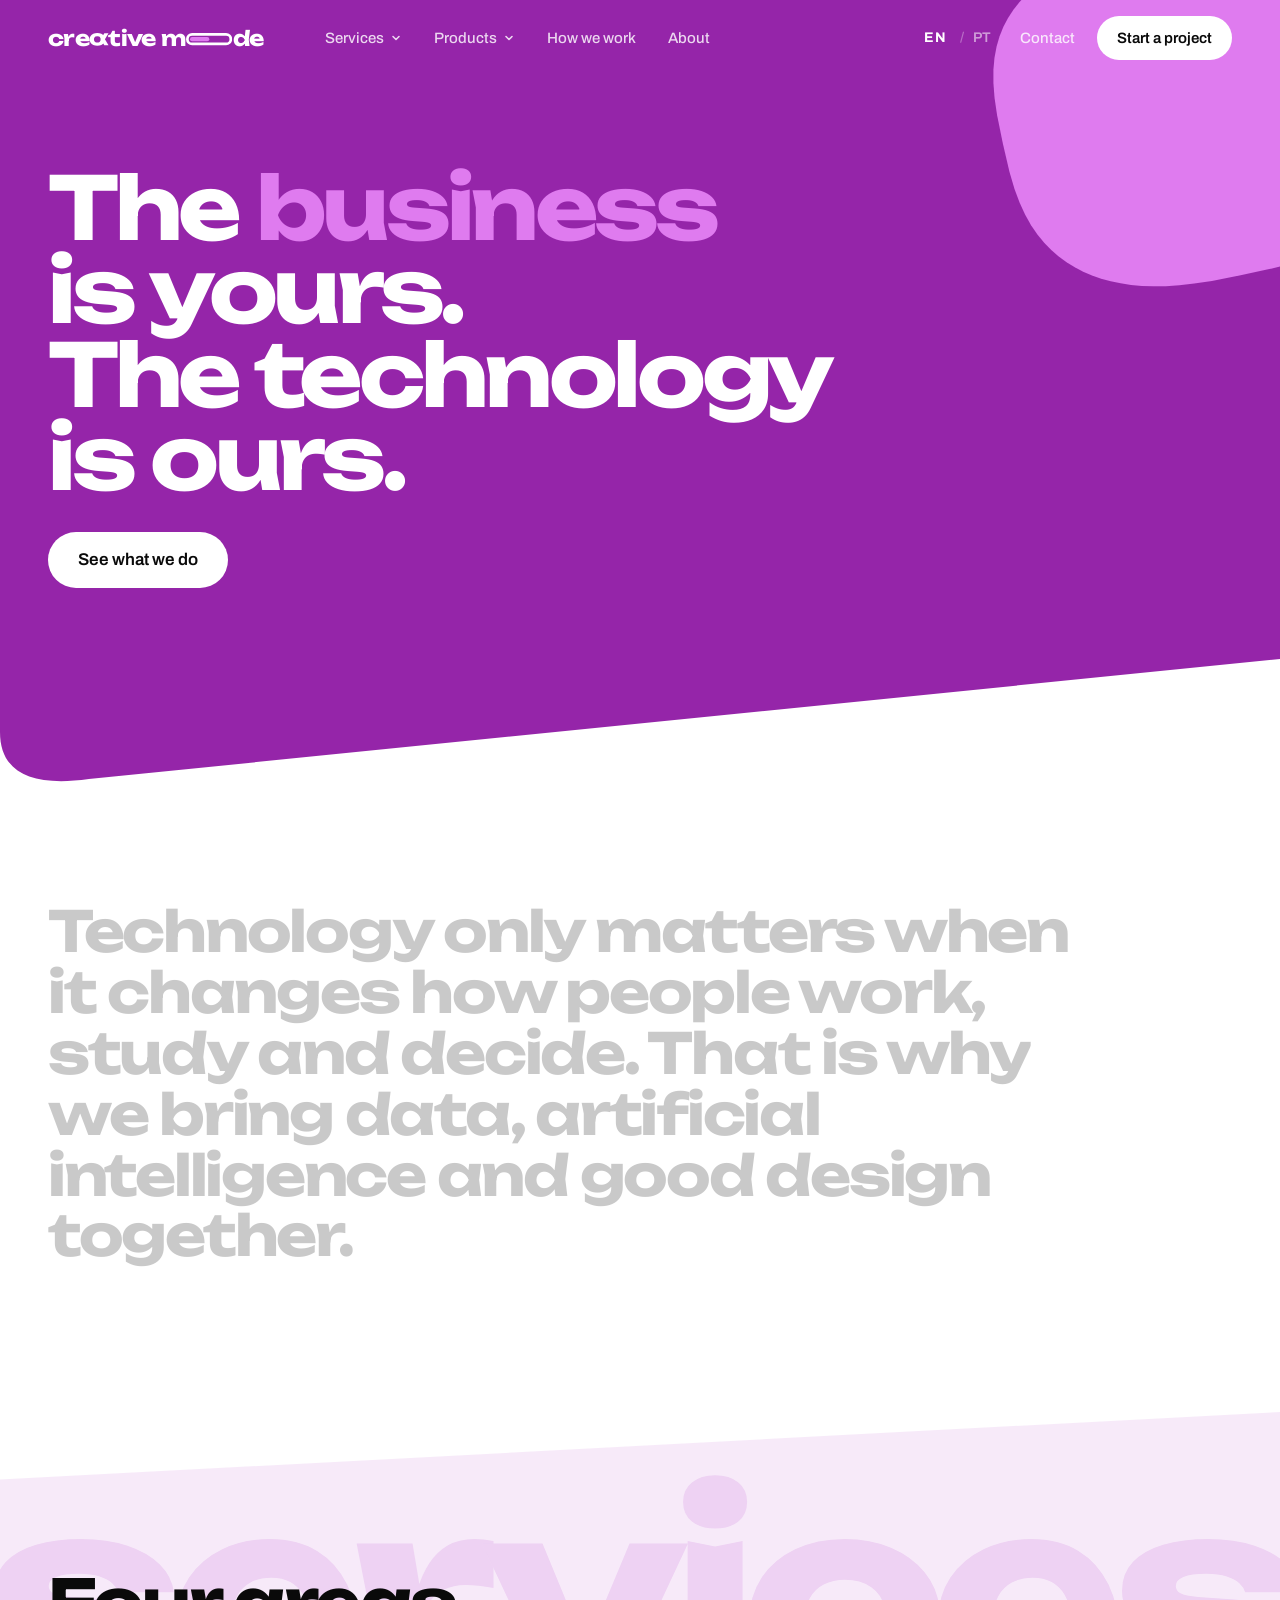
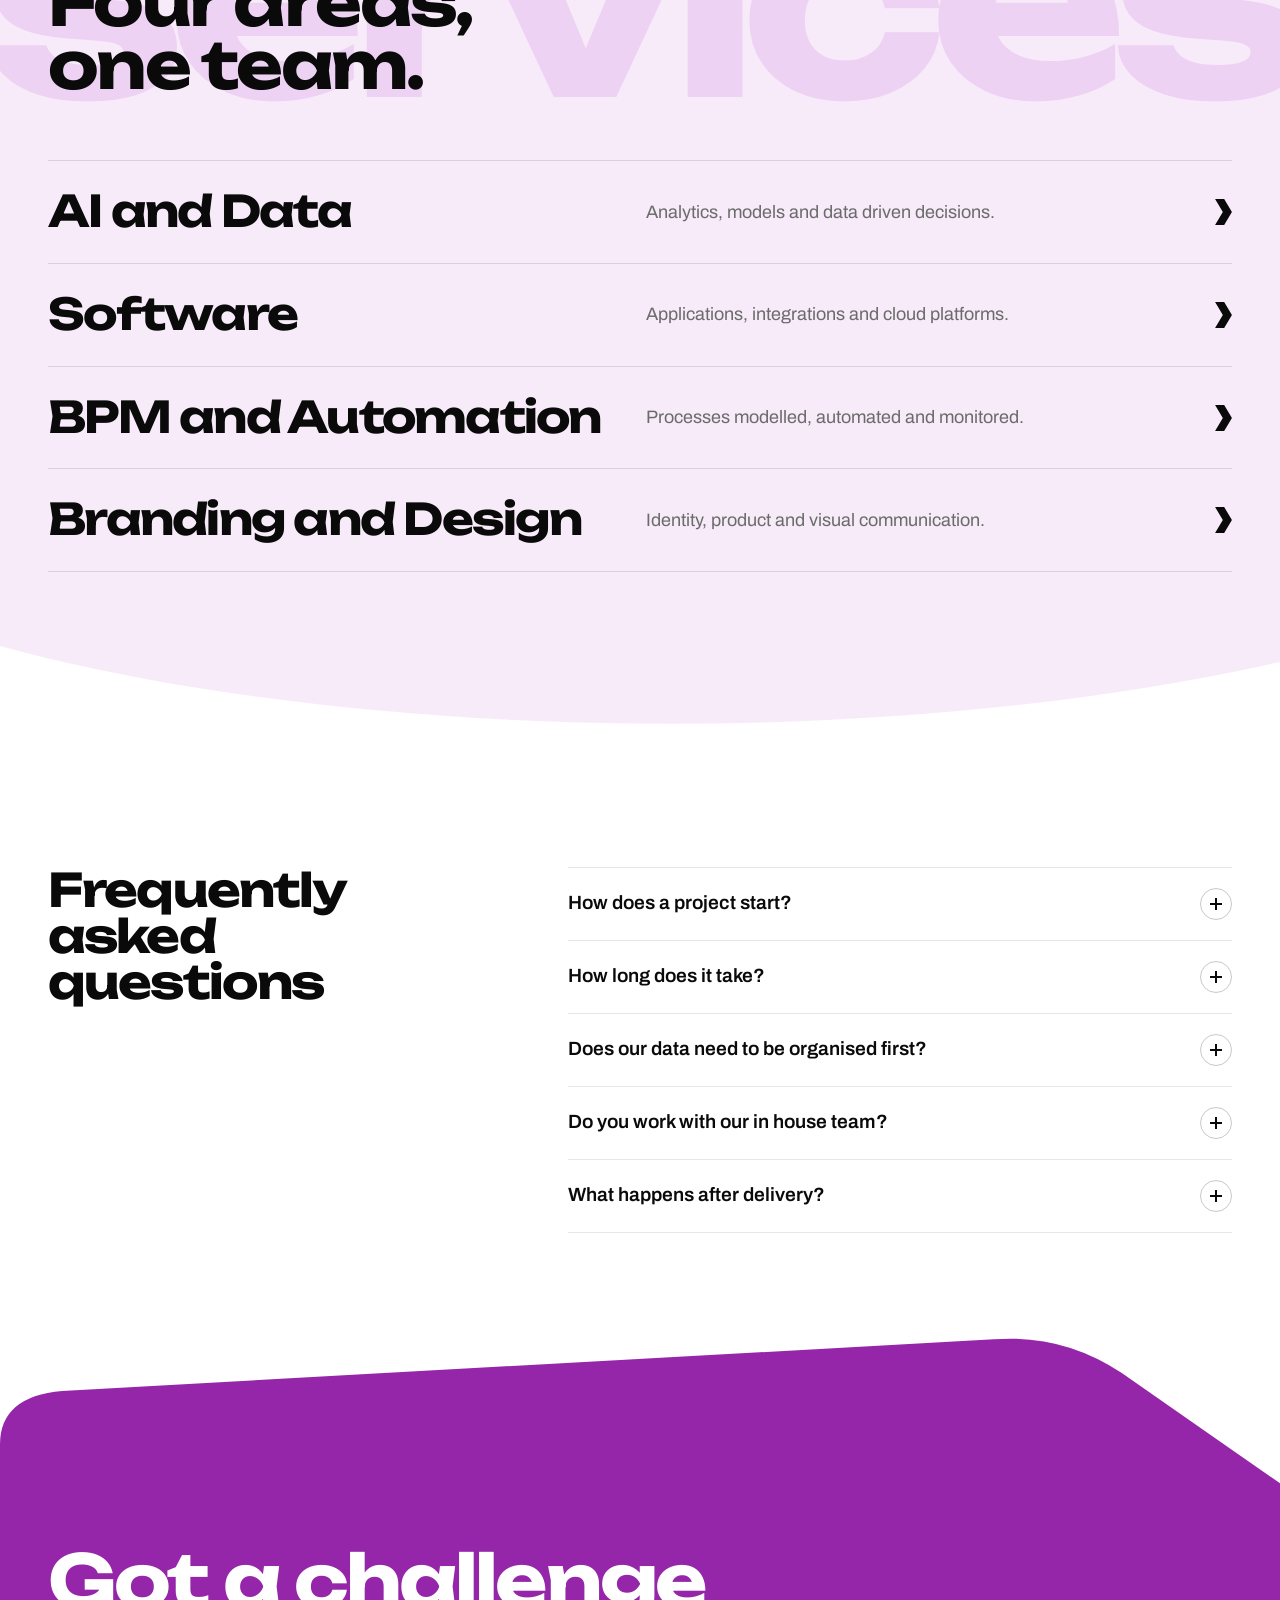
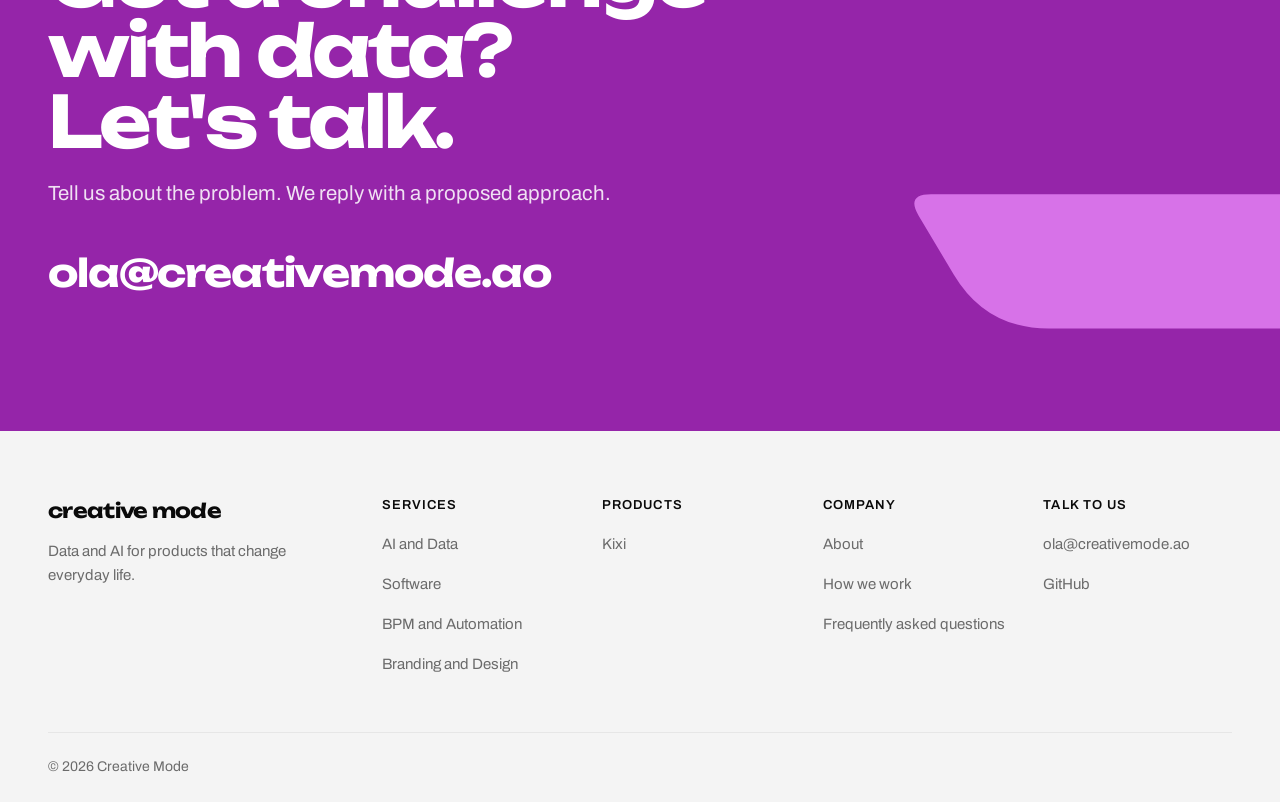
==== commit 88fa3516: "Seletor de língua em texto simples, sem contorno" ====
--- a/en/index.html
+++ b/en/index.html
@@ -64,7 +64,7 @@
       <div class="nav-mobile-cta"><a class="btn btn-lilac" href="#contacto">Start a project</a></div>
     </nav>
     <div class="top-actions">
-      <a class="lang-toggle" href="../index.html" hreflang="pt" lang="pt" aria-label="Versão em português">PT</a>
+      <span class="lang-toggle"><b aria-current="true">EN</b><a href="../index.html" hreflang="pt" lang="pt" aria-label="Versão em português">PT</a></span>
       <a href="mailto:ola@creativemode.ao" class="top-link">Contact</a>
       <a href="#contacto" class="nav-cta">Start a project</a>
       <button type="button" class="menu-btn" aria-expanded="false" aria-controls="nav" aria-label="Open menu">
--- a/assets/styles.css
+++ b/assets/styles.css
@@ -443,7 +443,10 @@
   .split-pop::after { clip-path: polygon(0 58%, 100% 46%, 100% 100%, 0 100%); }
 }
 
-/* língua: PT / EN */
-.lang-toggle { display: inline-flex; align-items: center; justify-content: center; min-width: 44px; min-height: 36px; padding: 0 12px; border-radius: 999px; border: 1.5px solid currentColor; font-size: 13px; font-weight: 600; letter-spacing: .06em; opacity: .85; transition: opacity .2s, background .2s; }
-.lang-toggle:hover { opacity: 1; }
-@media (max-width: 760px) { .lang-toggle { min-height: 34px; margin-right: 4px; } }
+/* língua: PT / EN, texto simples; a língua atual fica destacada */
+.lang-toggle { display: inline-flex; align-items: center; gap: 2px; font-size: 14px; font-weight: 600; letter-spacing: .04em; }
+.lang-toggle b, .lang-toggle a { display: inline-flex; align-items: center; min-height: 44px; padding: 0 6px; }
+.lang-toggle b { font-weight: 700; }
+.lang-toggle a { opacity: .55; transition: opacity .2s; }
+.lang-toggle a:hover { opacity: 1; }
+.lang-toggle b + a::before { content: "/"; margin-right: 8px; opacity: .6; }
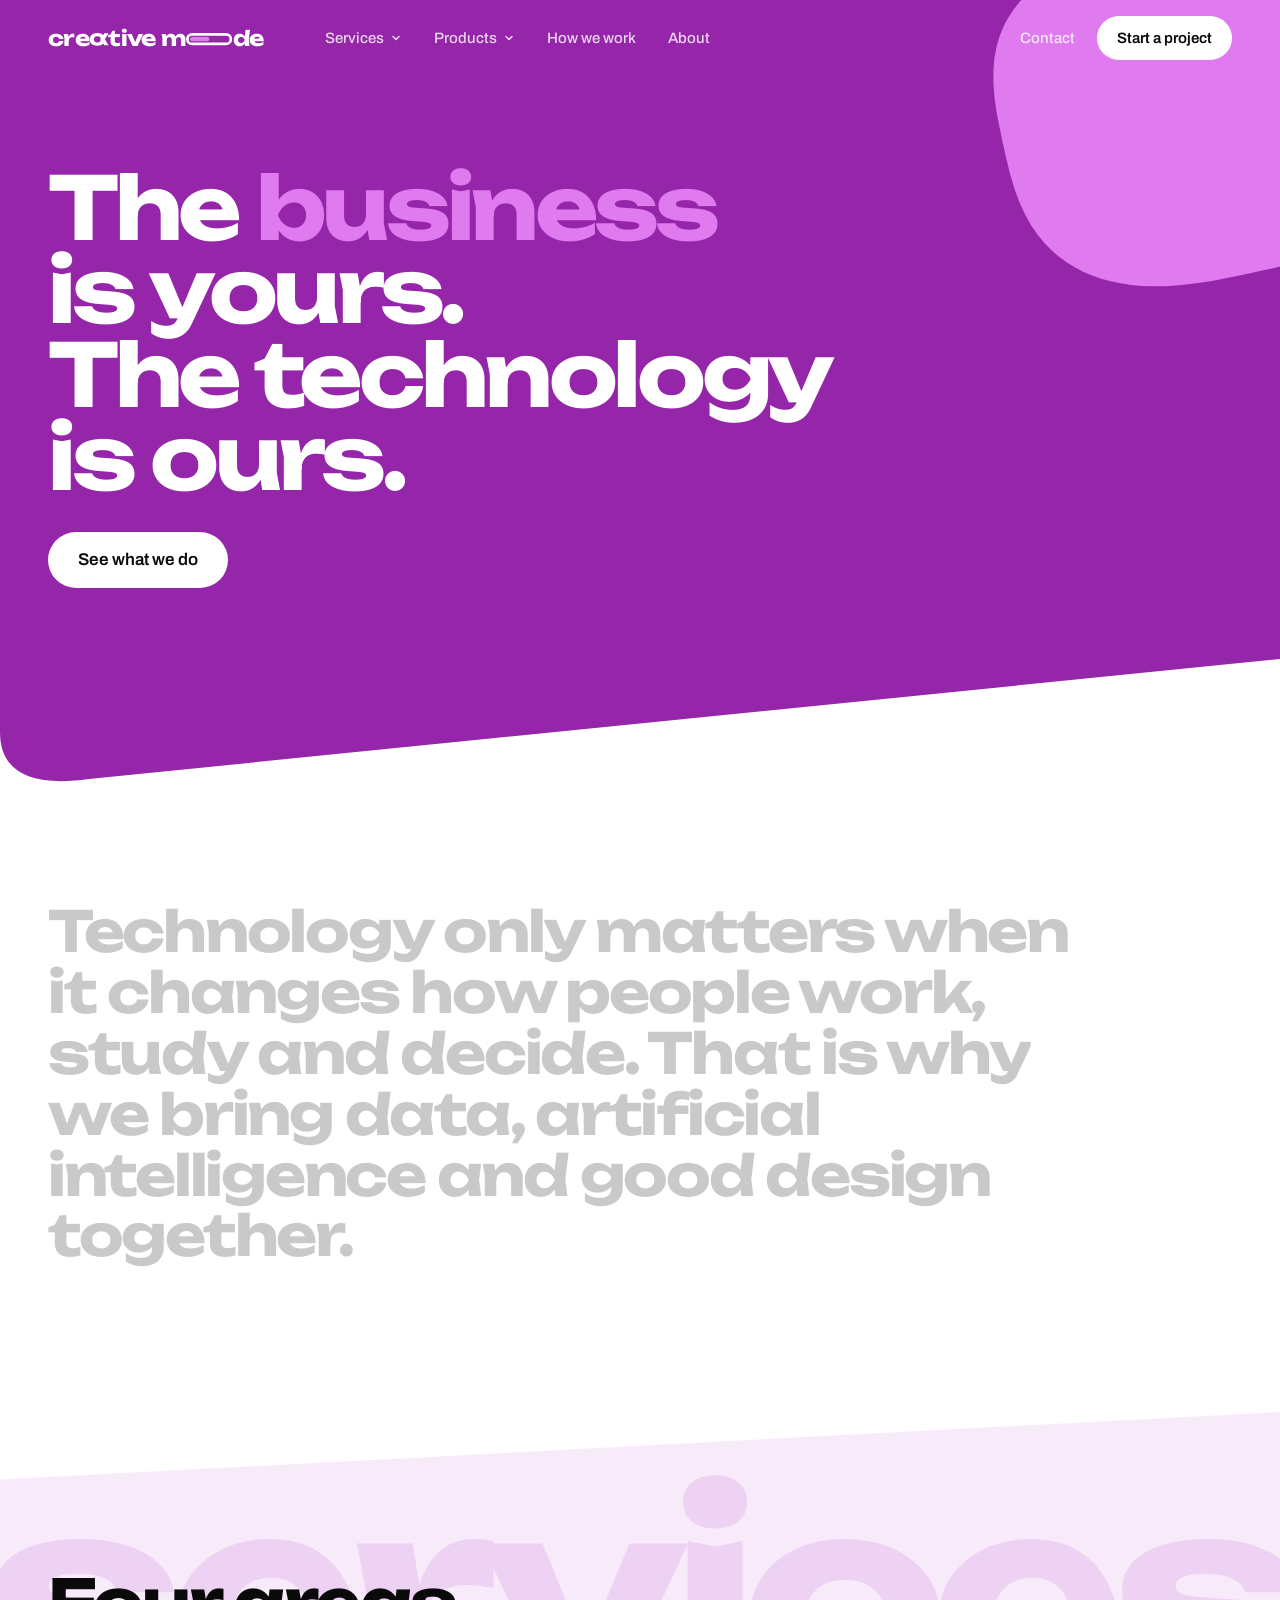
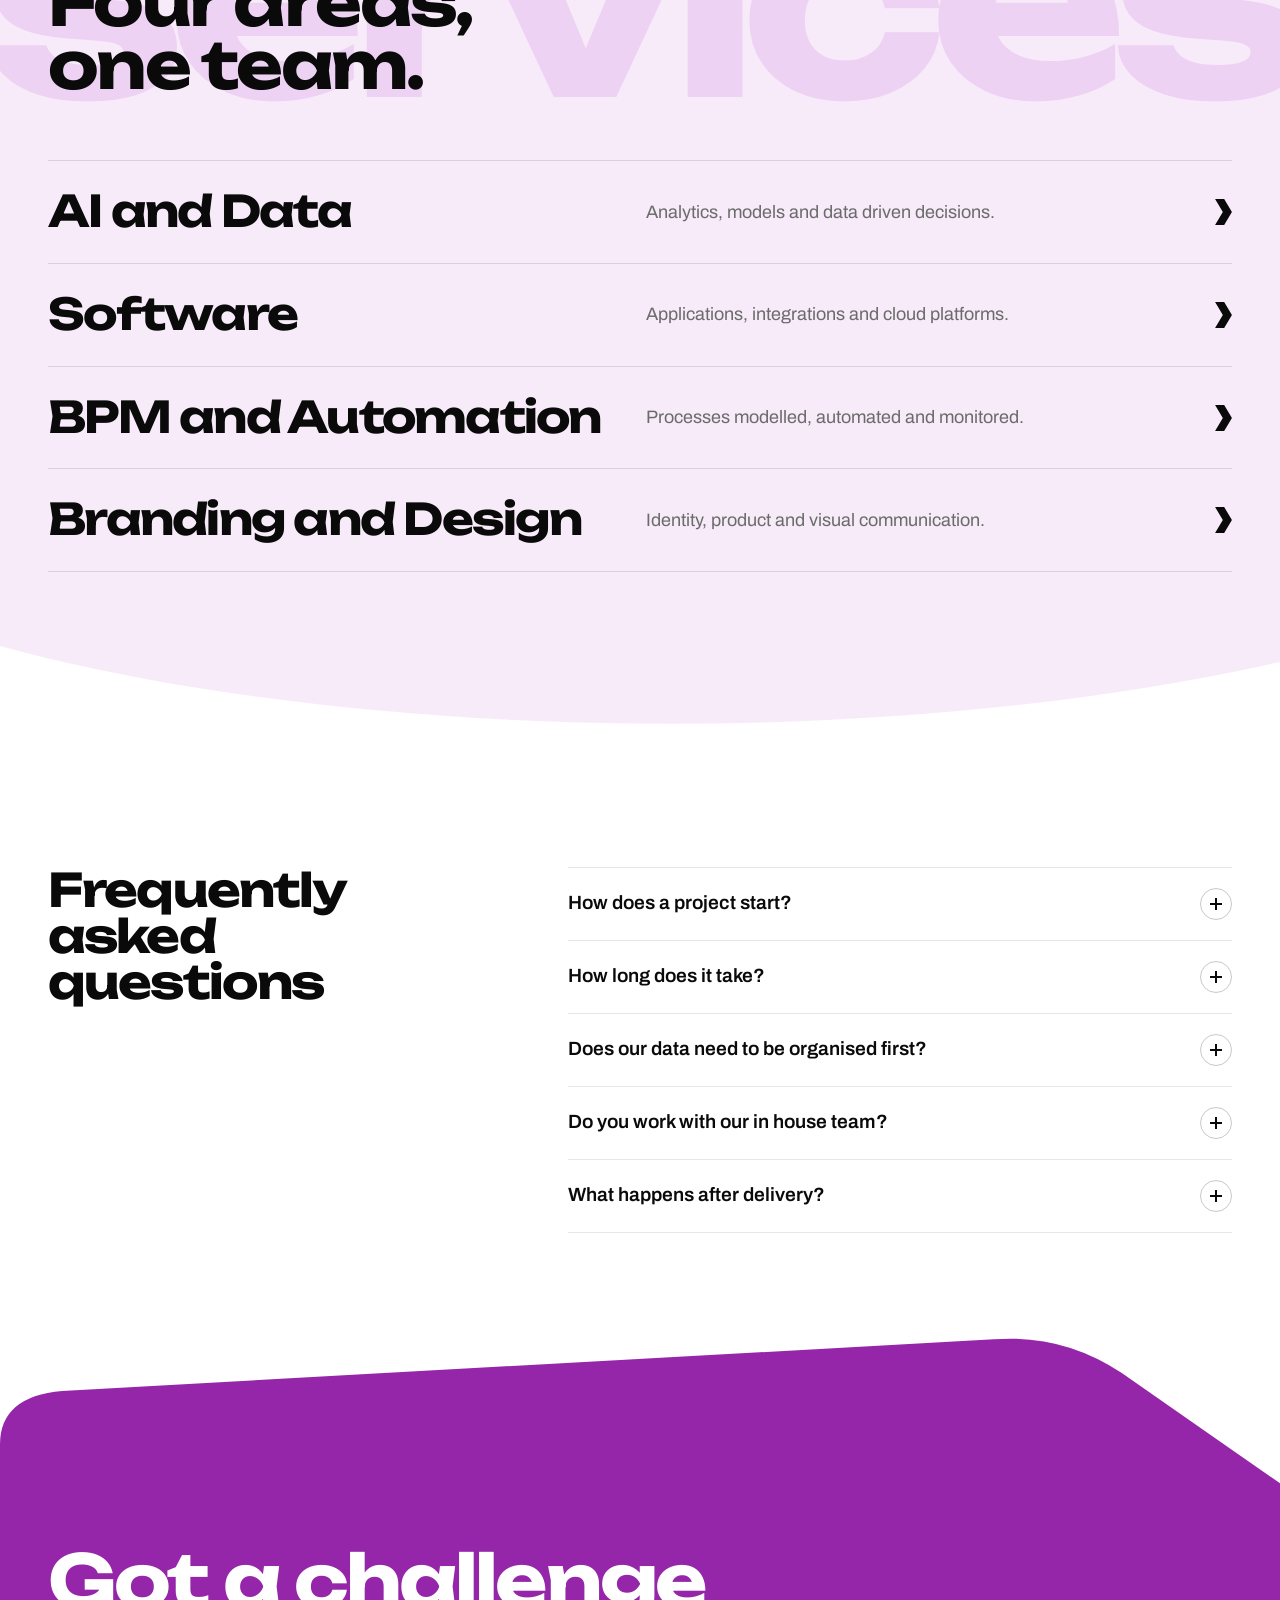
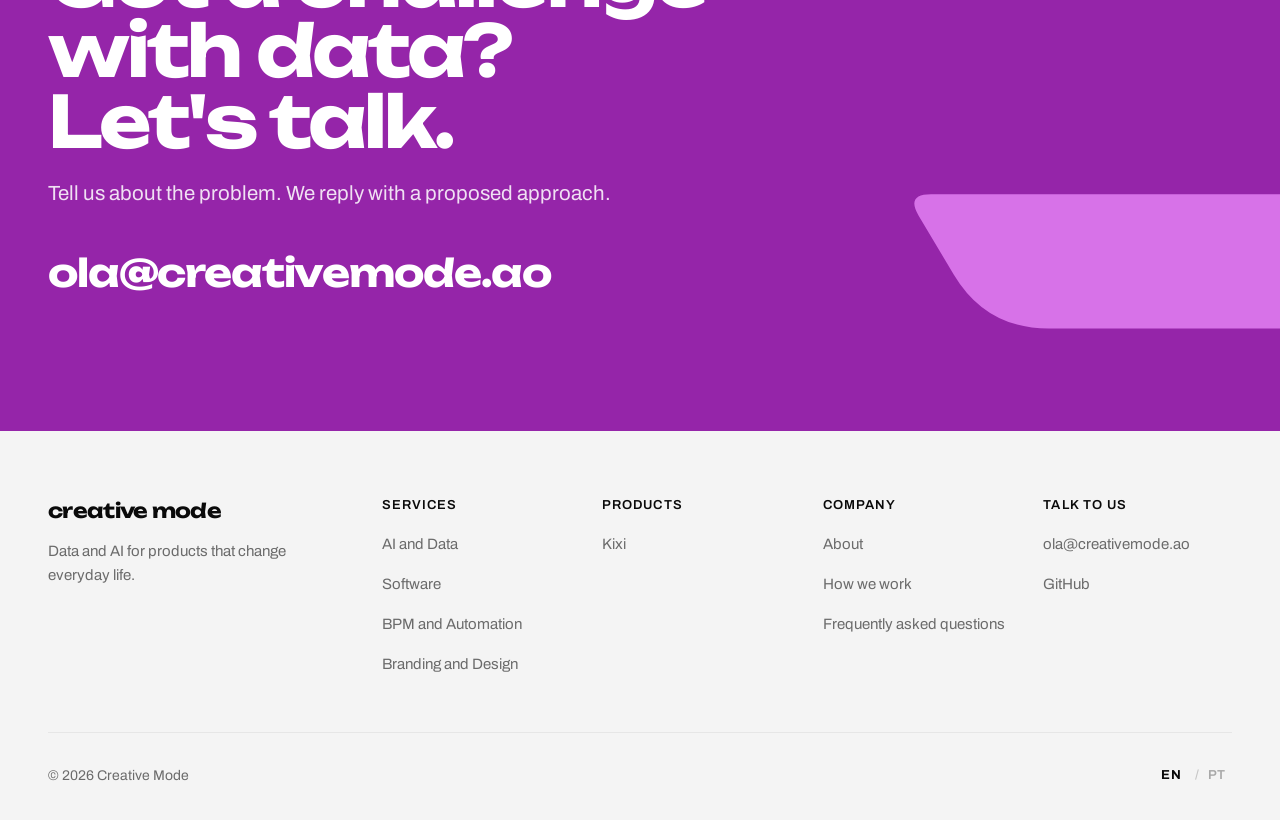
==== commit 0015769b: "Seletor de língua passa para o rodapé" ====
--- a/en/index.html
+++ b/en/index.html
@@ -64,7 +64,6 @@
       <div class="nav-mobile-cta"><a class="btn btn-lilac" href="#contacto">Start a project</a></div>
     </nav>
     <div class="top-actions">
-      <span class="lang-toggle"><b aria-current="true">EN</b><a href="../index.html" hreflang="pt" lang="pt" aria-label="Versão em português">PT</a></span>
       <a href="mailto:ola@creativemode.ao" class="top-link">Contact</a>
       <a href="#contacto" class="nav-cta">Start a project</a>
       <button type="button" class="menu-btn" aria-expanded="false" aria-controls="nav" aria-label="Open menu">
@@ -143,7 +142,7 @@
     <nav aria-label="Company"><h2>Company</h2><a href="sobre.html">About</a><a href="sobre.html#metodo">How we work</a><a href="./#faq">Frequently asked questions</a></nav>
     <nav aria-label="Contact"><h2>Talk to us</h2><a href="mailto:ola@creativemode.ao">ola@creativemode.ao</a><a href="https://github.com/creative-mode">GitHub</a></nav>
   </div>
-  <div class="wrap foot-base"><p>© 2026 Creative Mode</p></div>
+  <div class="wrap foot-base"><p>© 2026 Creative Mode</p><span class="lang-toggle"><b aria-current="true">EN</b><a href="../index.html" hreflang="pt" lang="pt" aria-label="Versão em português">PT</a></span></div>
 </footer>
 
 <div class="bar">
--- a/assets/styles.css
+++ b/assets/styles.css
@@ -214,7 +214,7 @@
 .foot h2 { font-family: var(--text); font-size: 13px; font-weight: 600; letter-spacing: .08em; text-transform: uppercase; color: var(--ink); margin-bottom: 8px; }
 .foot nav a { display: inline-flex; min-height: 40px; align-items: center; overflow-wrap: anywhere; }
 .foot nav a:hover { color: var(--ink); }
-.foot-base { background: linear-gradient(var(--line), var(--line)) var(--gutter) 0 / calc(100% - 2 * var(--gutter)) 1px no-repeat; padding-block: 24px; display: flex; flex-wrap: wrap; justify-content: space-between; gap: 8px 24px; font-size: 14px; }
+.foot-base { align-items: center; background: linear-gradient(var(--line), var(--line)) var(--gutter) 0 / calc(100% - 2 * var(--gutter)) 1px no-repeat; padding-block: 24px; display: flex; flex-wrap: wrap; justify-content: space-between; gap: 8px 24px; font-size: 14px; }
 
 .bar { display: none; }
 
@@ -444,8 +444,9 @@
 }
 
 /* língua: PT / EN, texto simples; a língua atual fica destacada */
-.lang-toggle { display: inline-flex; align-items: center; gap: 2px; font-size: 14px; font-weight: 600; letter-spacing: .04em; }
-.lang-toggle b, .lang-toggle a { display: inline-flex; align-items: center; min-height: 44px; padding: 0 6px; }
+.lang-toggle { display: inline-flex; align-items: center; gap: 2px; font-size: 13px; font-weight: 600; letter-spacing: .04em; color: var(--muted); }
+.lang-toggle b { color: var(--ink); }
+.lang-toggle b, .lang-toggle a { display: inline-flex; align-items: center; min-height: 40px; padding: 0 6px; }
 .lang-toggle b { font-weight: 700; }
 .lang-toggle a { opacity: .55; transition: opacity .2s; }
 .lang-toggle a:hover { opacity: 1; }
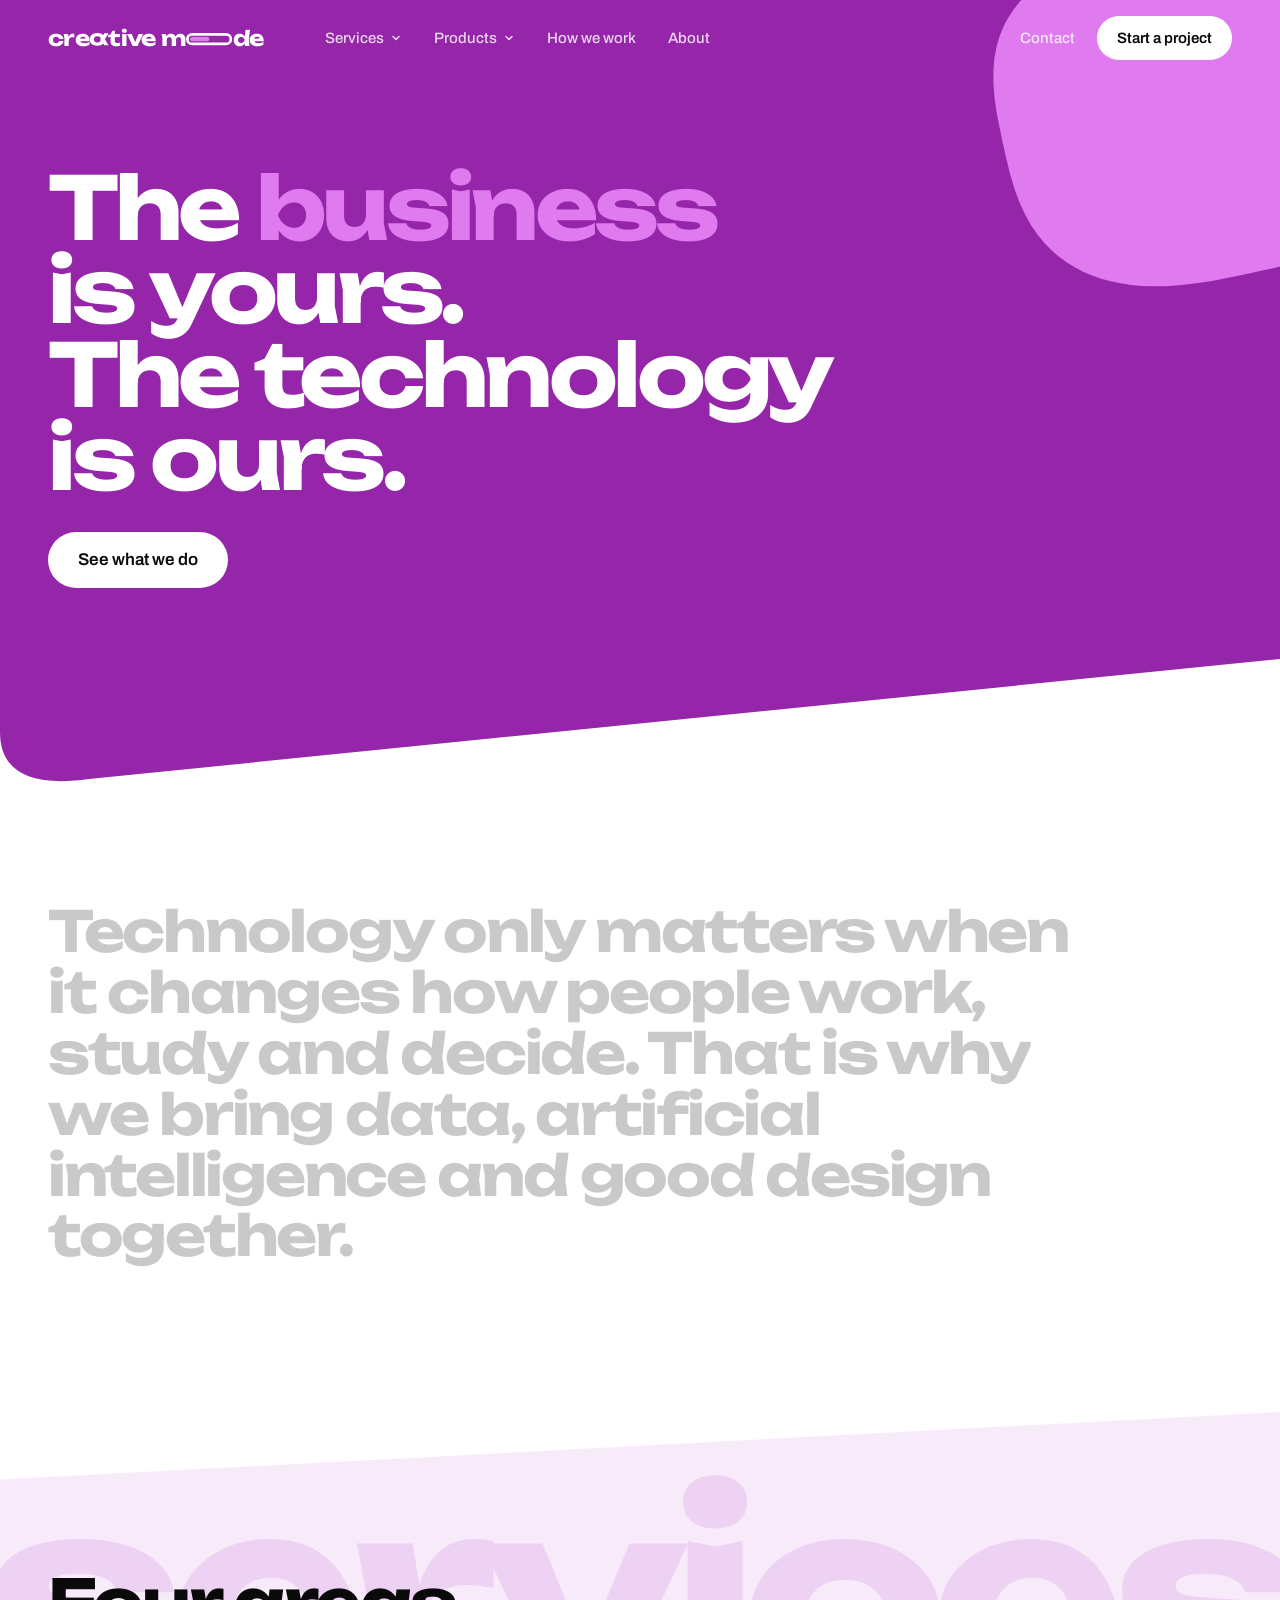
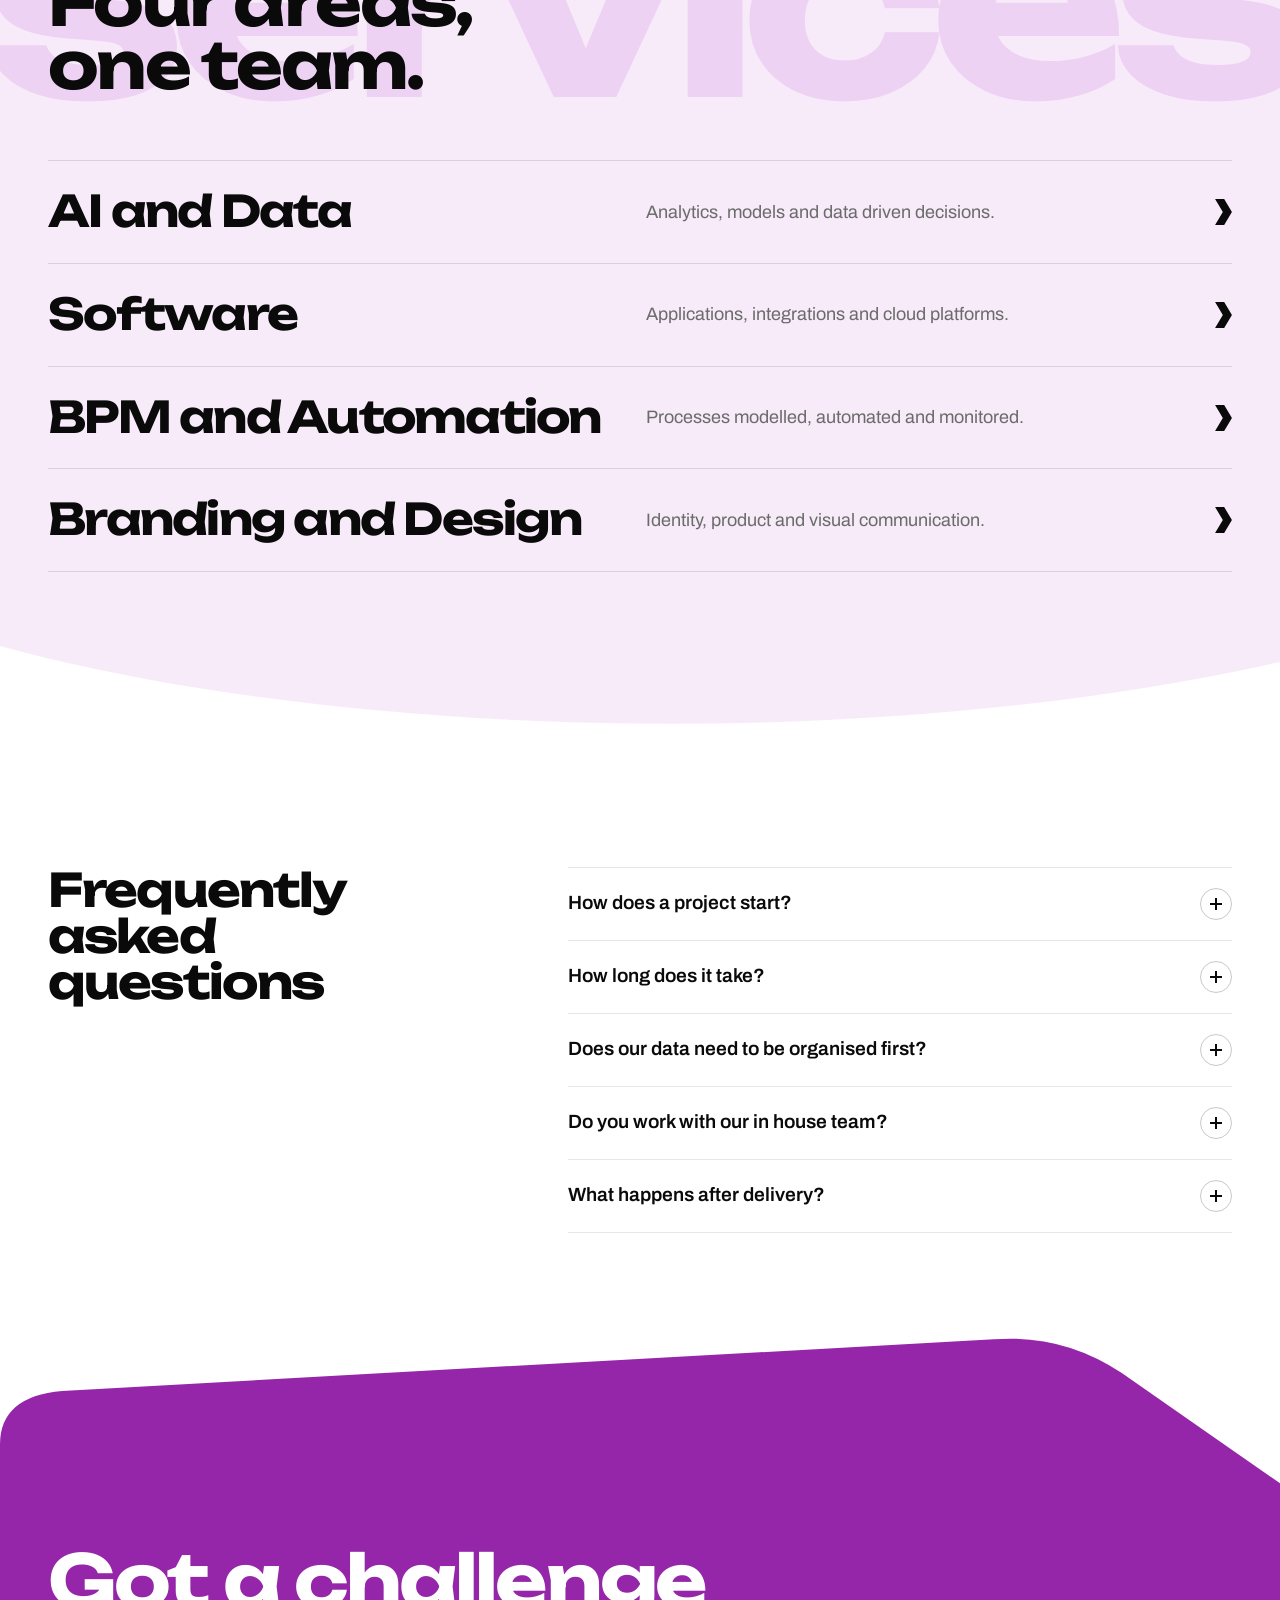
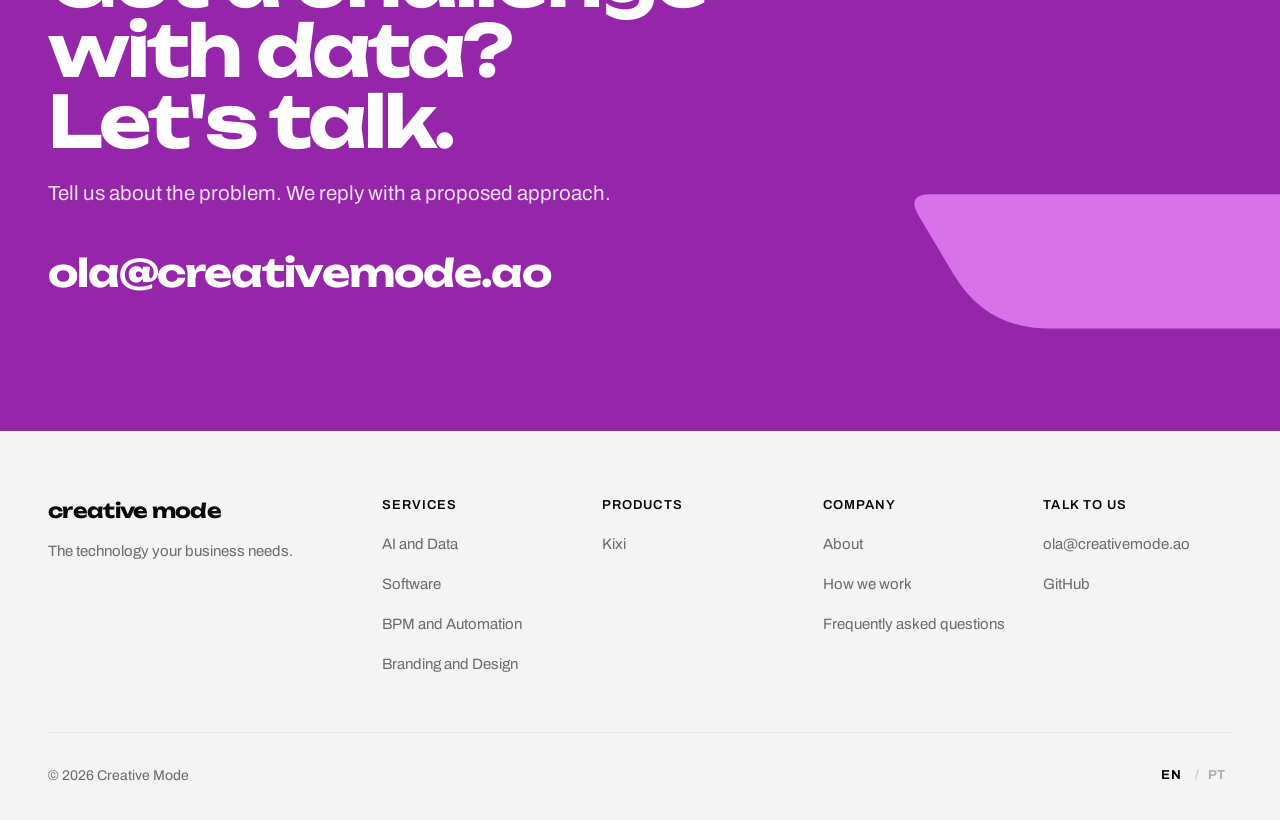
==== commit 5086e0cf: "Título e descrições com a nova frase da marca" ====
--- a/en/index.html
+++ b/en/index.html
@@ -3,11 +3,11 @@
 <head>
 <meta charset="utf-8">
 <meta name="viewport" content="width=device-width, initial-scale=1, viewport-fit=cover">
-<title>Creative Mode · Your business. Our technology.</title>
-<meta name="description" content="Software, artificial intelligence, process automation and design in one team, from diagnosis to operation.">
+<title>Creative Mode · The technology your business needs</title>
+<meta name="description" content="The technology your business needs: product development, process automation and design in one team.">
 <meta name="theme-color" content="#FFFFFF">
-<meta property="og:title" content="Creative Mode · Your business. Our technology.">
-<meta property="og:description" content="Software, artificial intelligence, process automation and design in one team, from diagnosis to operation.">
+<meta property="og:title" content="Creative Mode · The technology your business needs">
+<meta property="og:description" content="The technology your business needs: product development, process automation and design in one team.">
 <meta property="og:url" content="https://creativemode.ao/en/">
 <link rel="icon" href="../assets/favicon.svg" type="image/svg+xml">
 <link rel="preconnect" href="https://fonts.googleapis.com">
@@ -135,7 +135,7 @@
   <div class="wrap foot-grid">
     <div class="foot-brand">
       <p class="foot-name">creative mode</p>
-      <p>Data and AI for products that change everyday life.</p>
+      <p>The technology your business needs.</p>
     </div>
     <nav aria-label="Services"><h2>Services</h2><a href="servicos.html#ia">AI and Data</a><a href="servicos.html#software">Software</a><a href="servicos.html#bpm">BPM and Automation</a><a href="servicos.html#design">Branding and Design</a></nav>
     <nav aria-label="Products"><h2>Products</h2><a href="kixi.html">Kixi</a></nav>
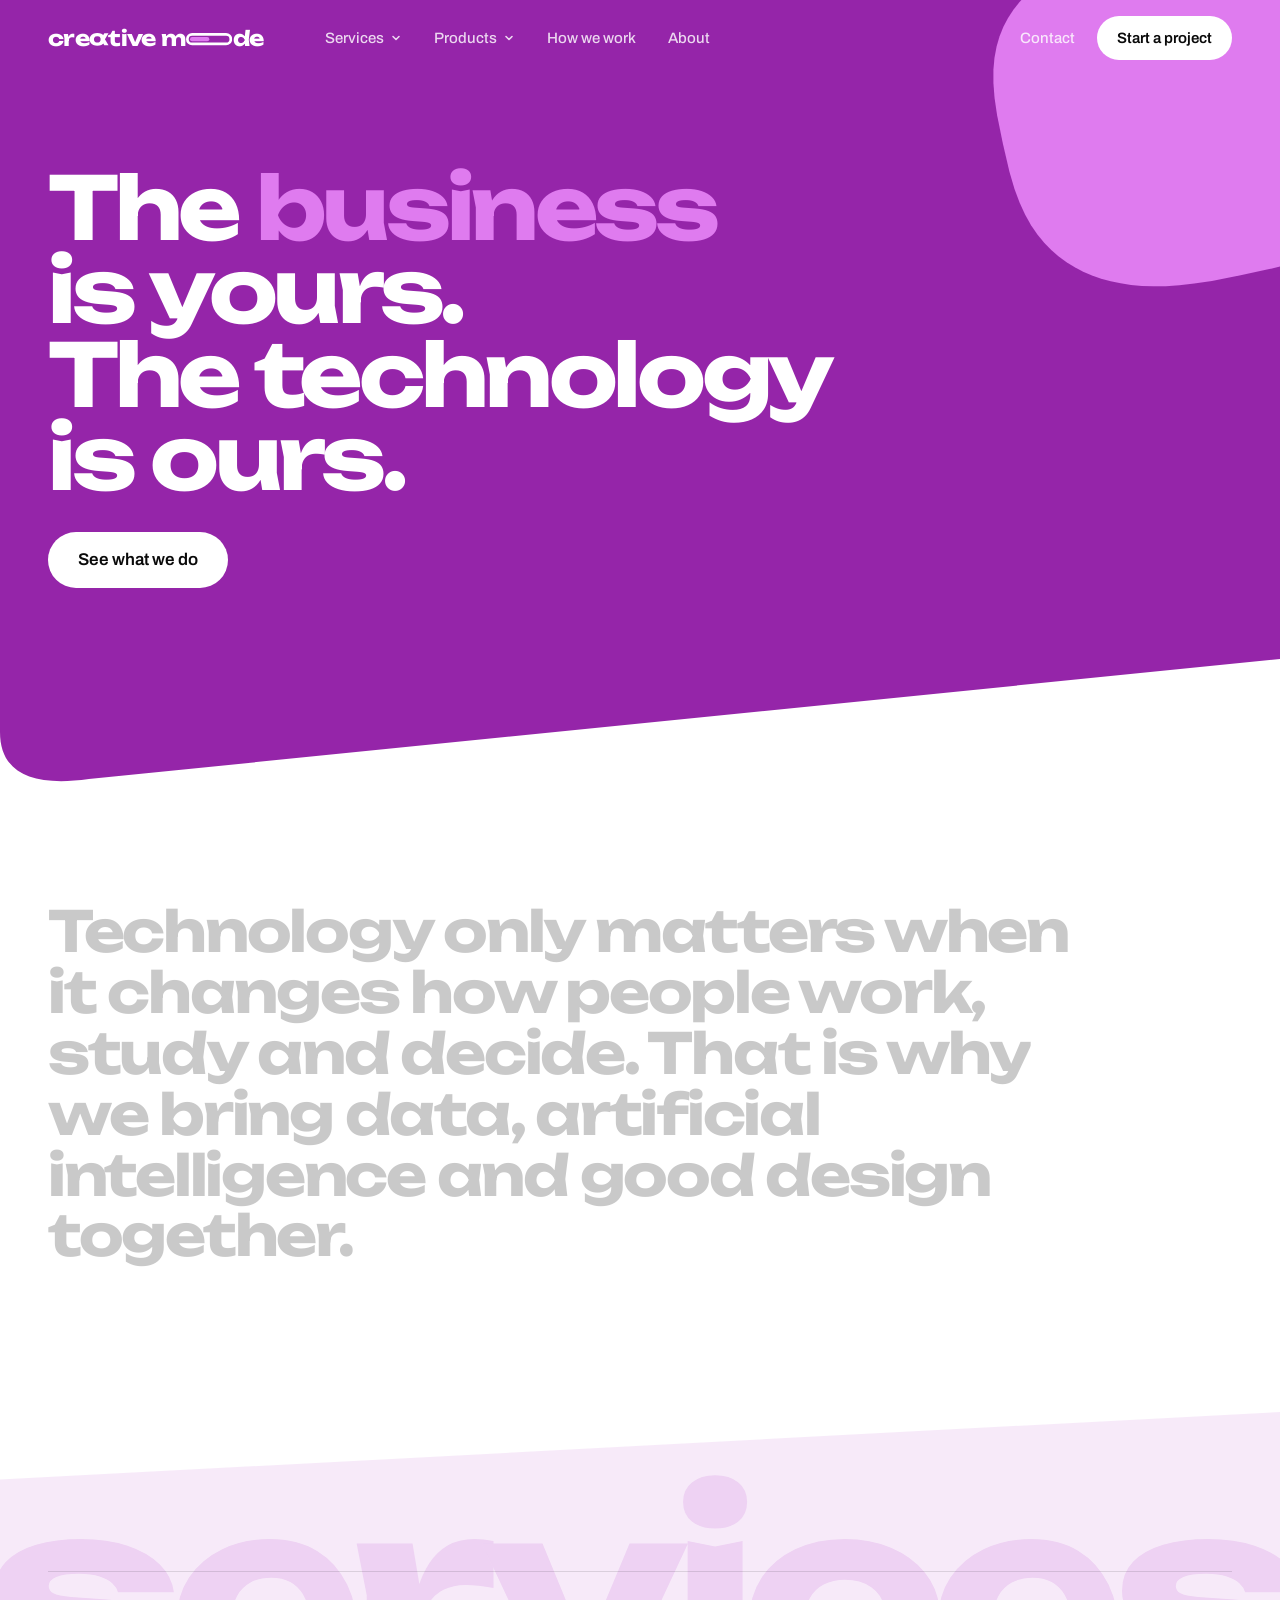
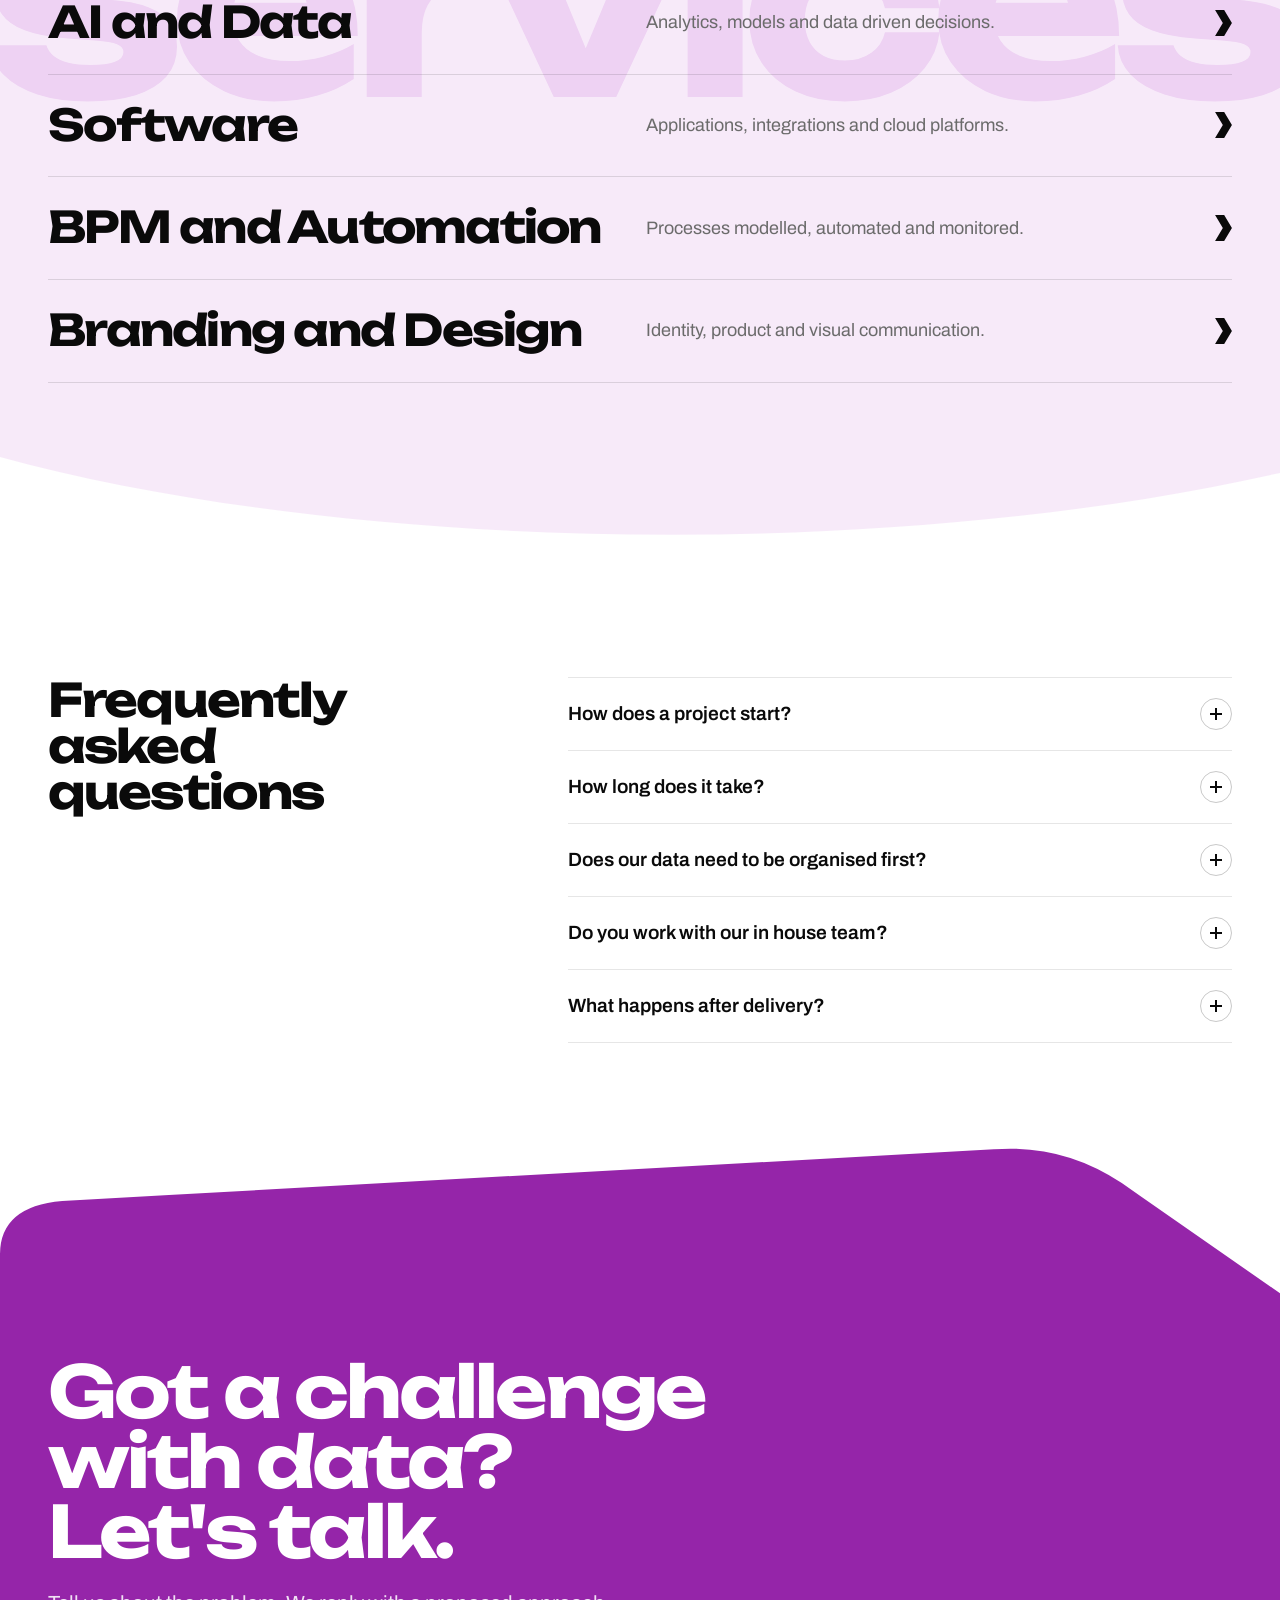
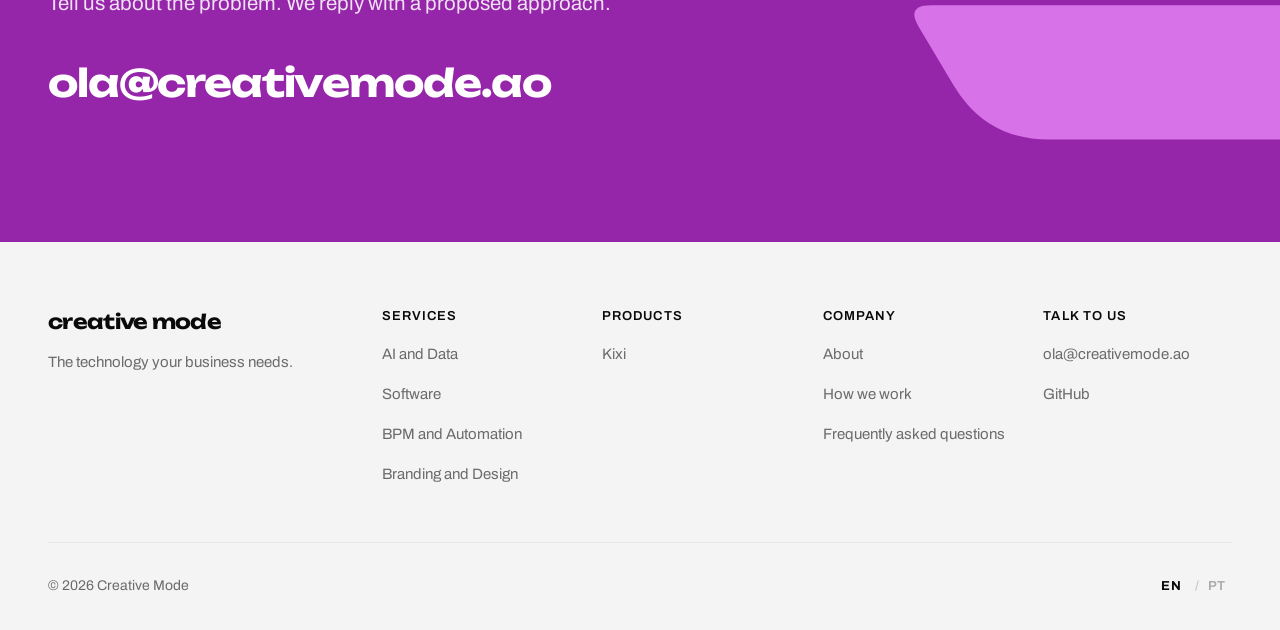
==== commit b3416973: "chore(site): remove o título "Four areas, one team." da secção de serviços (EN) Co-Authored-By: Clau" ====
--- a/en/index.html
+++ b/en/index.html
@@ -93,9 +93,6 @@
     <svg class="edge edge-top" viewBox="0 0 1440 180" preserveAspectRatio="none" aria-hidden="true"><path d="M0 0H1440V36L0 112Z" fill="#FFFFFF"/></svg>
     <p class="backdrop" aria-hidden="true">services</p>
     <div class="wrap services">
-      <div class="sec-head reveal">
-        <h2>Four areas,<br>one team.</h2>
-      </div>
       <ul class="svc-rows reveal">
       <li><a class="svc-row" href="servicos.html#ia"><span class="svc-t">AI and Data</span><span class="svc-d">Analytics, models and data driven decisions.</span><span class="svc-go" aria-hidden="true"></span></a></li>
       <li><a class="svc-row" href="servicos.html#software"><span class="svc-t">Software</span><span class="svc-d">Applications, integrations and cloud platforms.</span><span class="svc-go" aria-hidden="true"></span></a></li>
--- a/assets/styles.css
+++ b/assets/styles.css
@@ -425,7 +425,7 @@
 .hero-split h1 { font-size: clamp(36px, 4.8vw, 76px); line-height: 1; }
 .hero-cover { width: 100%; max-width: 560px; height: auto; justify-self: end; }
 .kx-name { font-family: var(--display); font-weight: 700; font-size: clamp(20px, 2vw, 28px); color: var(--purple); letter-spacing: -0.03em; }
-.kx-text h1 { font-size: clamp(36px, 4.6vw, 72px); line-height: 1; }
+.kx-text h1 { font-size: clamp(56px, 9vw, 136px); line-height: .9; }
 
 .cover { position: relative; overflow: hidden; isolation: isolate; border-radius: 28px; display: grid; grid-template-columns: minmax(0, 1fr) minmax(0, 1fr); align-items: center; min-height: clamp(200px, 22vw, 300px); margin-top: clamp(40px, 6vw, 80px); }
 .cover > * { position: relative; z-index: 1; }
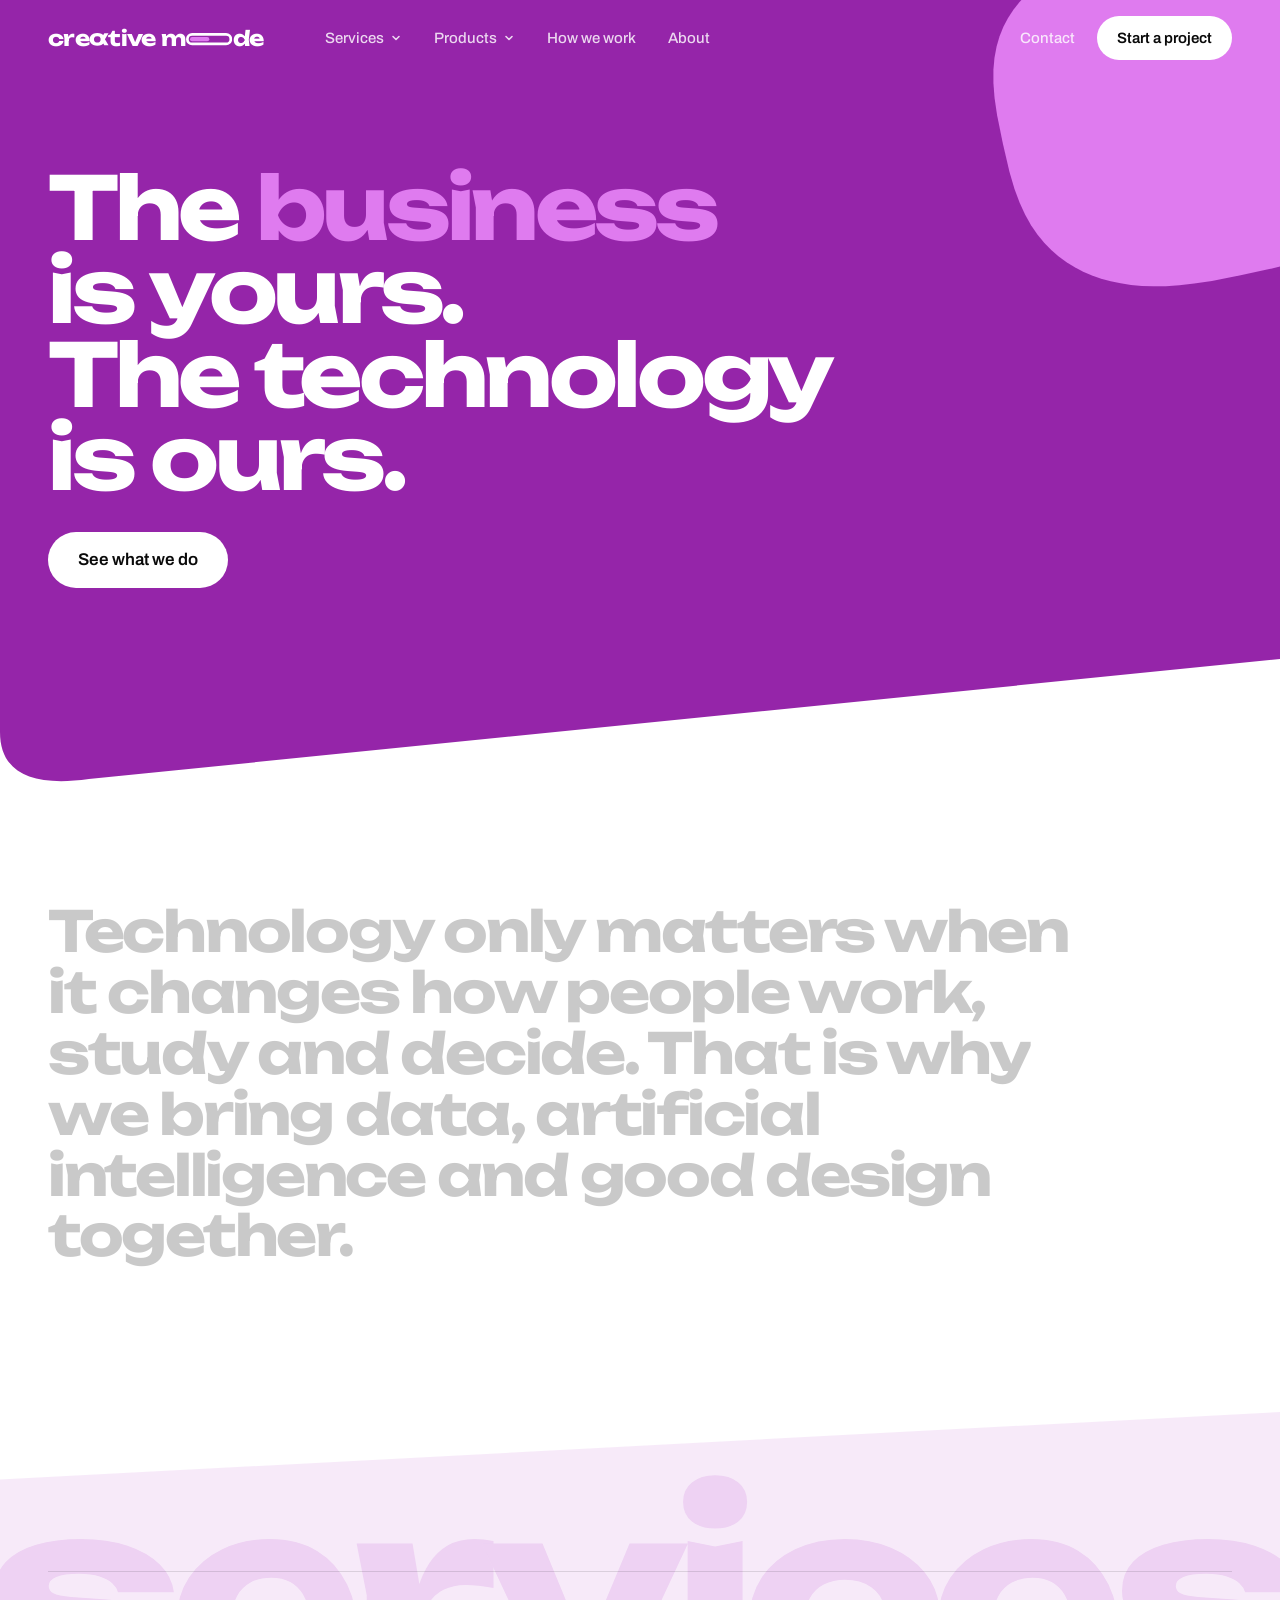
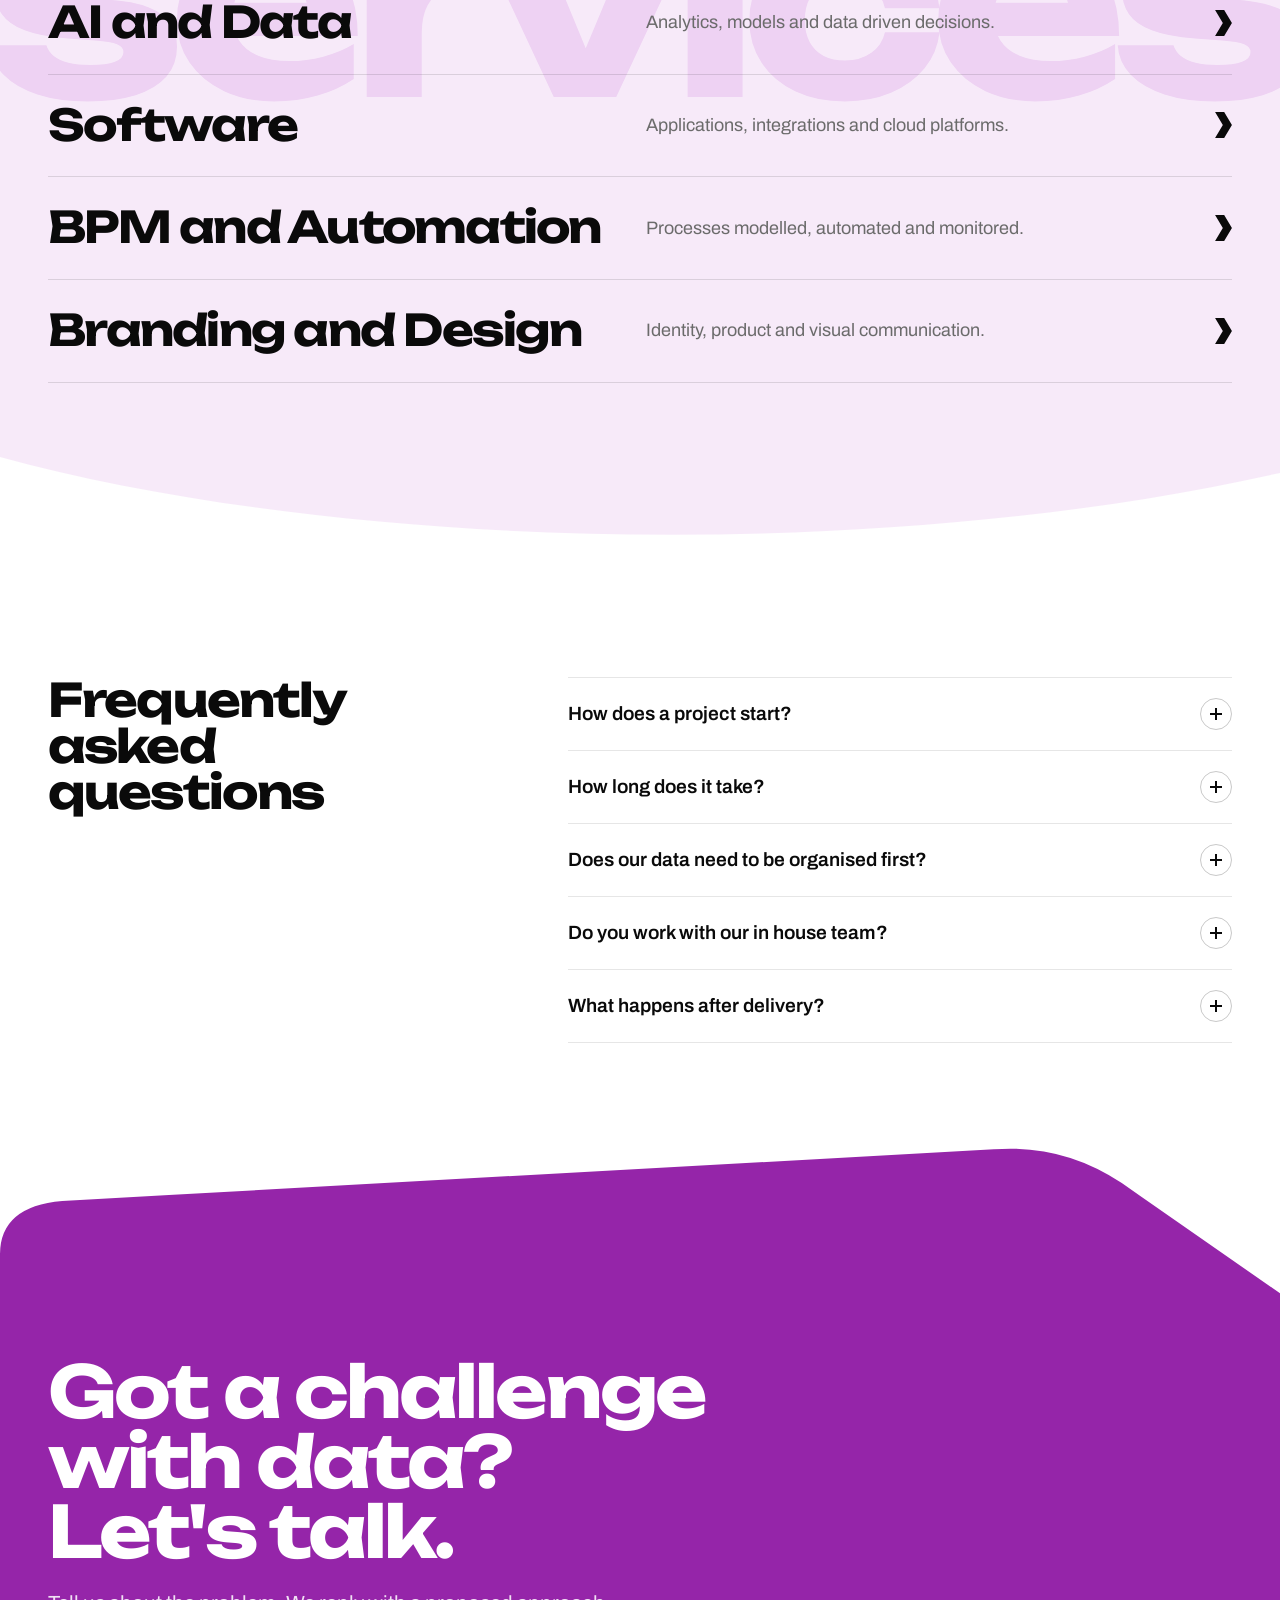
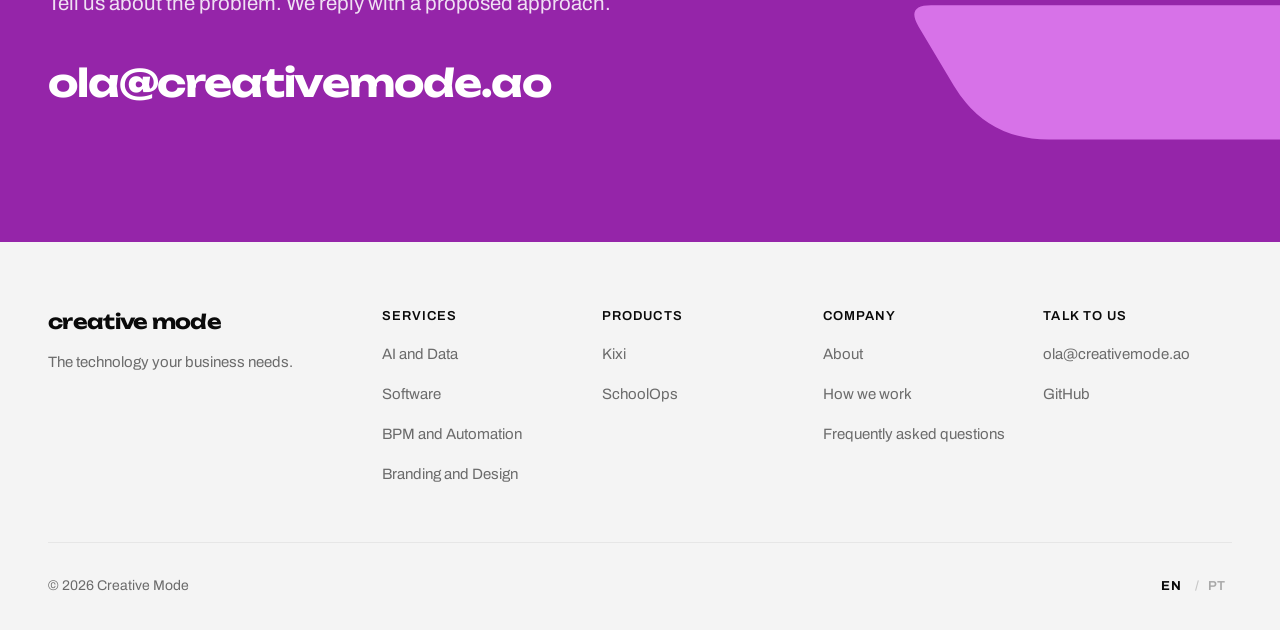
==== commit 89840aff: "Adiciona o SchoolOps aos produtos Página própria para o SchoolOps (PT e EN), seguindo o mesmo layout" ====
--- a/en/index.html
+++ b/en/index.html
@@ -51,6 +51,7 @@
             <div class="wrap menu-grid">
               <div class="menu-links">
                 <a href="kixi.html"><strong>Kixi</strong><span>Study and exam prep for students, with OCR and an AI tutor. Launching on 15 October.</span></a>
+                <a href="schoolops.html"><strong>SchoolOps</strong><span>A school's processes, mapped and automated. In development.</span></a>
               </div>
               <div class="menu-aside">
                 <p>Our own products, built with AI and data for real problems.</p>
@@ -135,7 +136,7 @@
       <p>The technology your business needs.</p>
     </div>
     <nav aria-label="Services"><h2>Services</h2><a href="servicos.html#ia">AI and Data</a><a href="servicos.html#software">Software</a><a href="servicos.html#bpm">BPM and Automation</a><a href="servicos.html#design">Branding and Design</a></nav>
-    <nav aria-label="Products"><h2>Products</h2><a href="kixi.html">Kixi</a></nav>
+    <nav aria-label="Products"><h2>Products</h2><a href="kixi.html">Kixi</a><a href="schoolops.html">SchoolOps</a></nav>
     <nav aria-label="Company"><h2>Company</h2><a href="sobre.html">About</a><a href="sobre.html#metodo">How we work</a><a href="./#faq">Frequently asked questions</a></nav>
     <nav aria-label="Contact"><h2>Talk to us</h2><a href="mailto:ola@creativemode.ao">ola@creativemode.ao</a><a href="https://github.com/creative-mode">GitHub</a></nav>
   </div>
